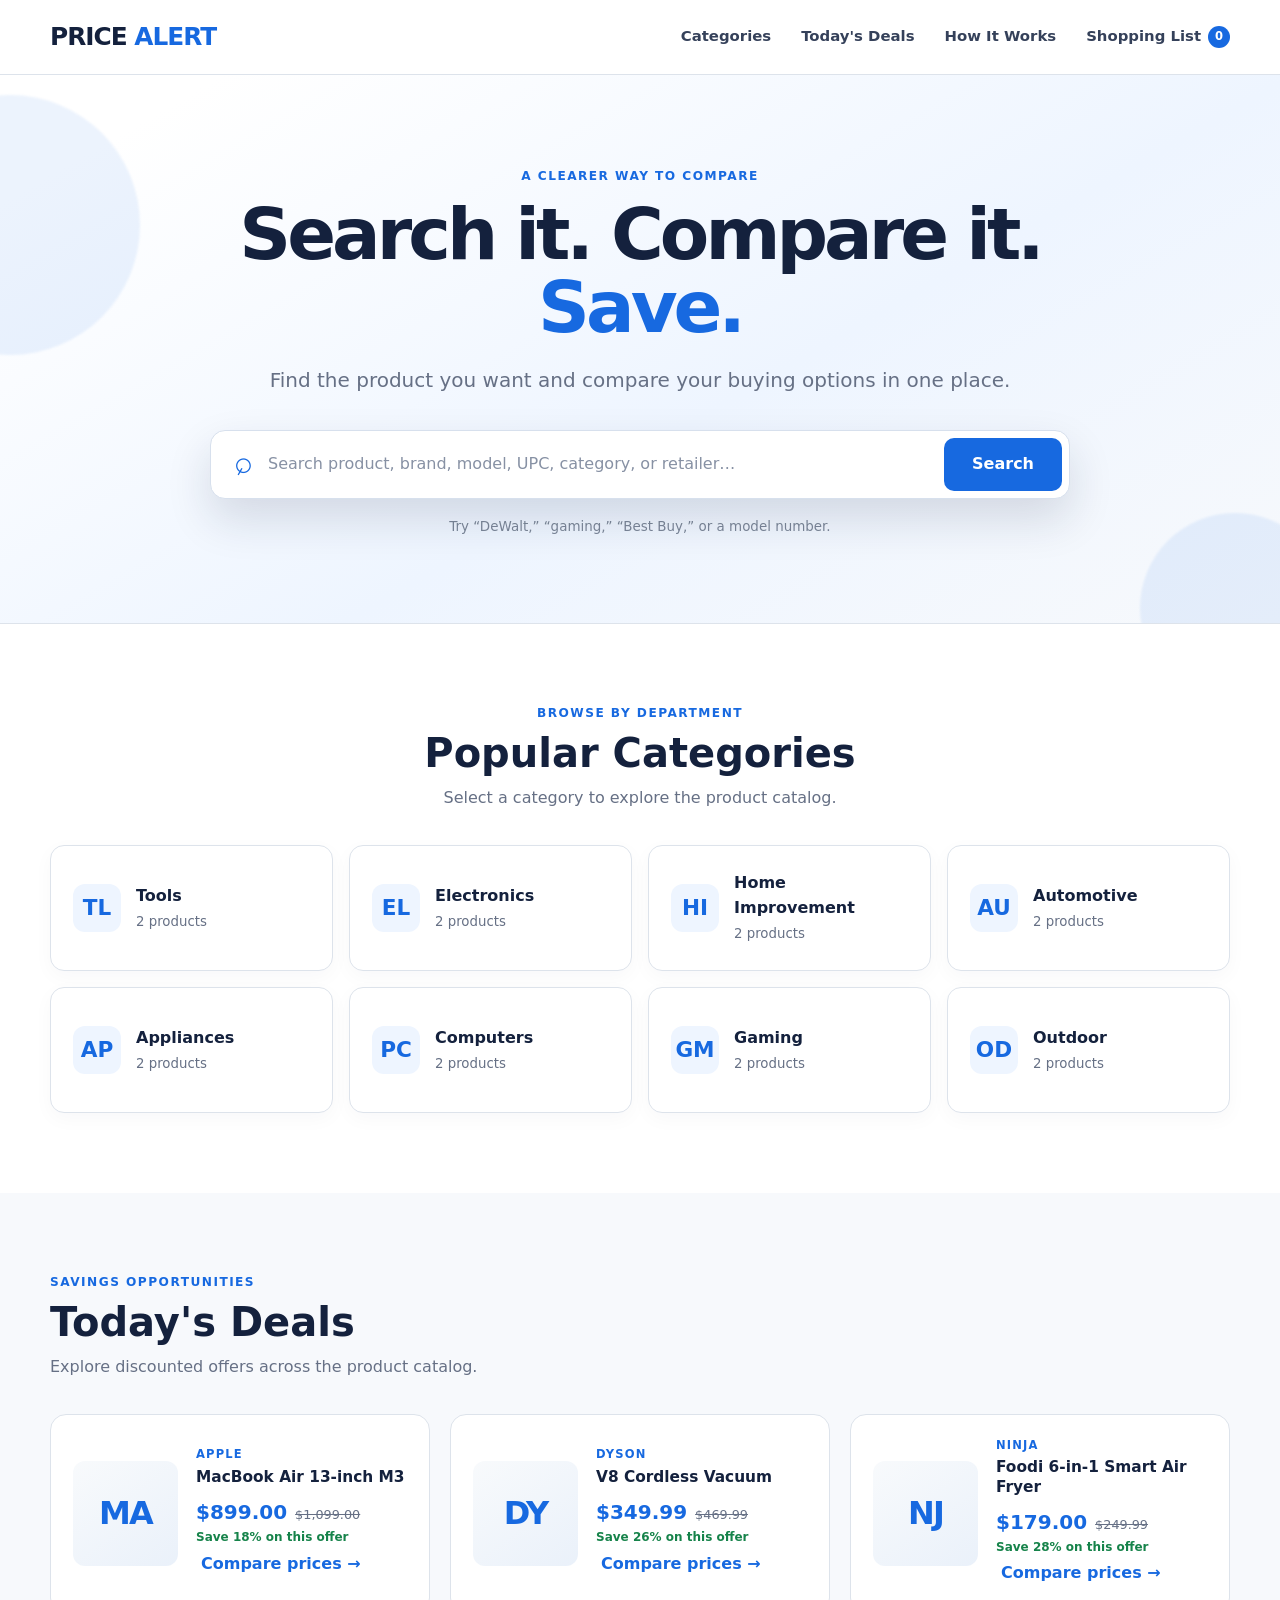
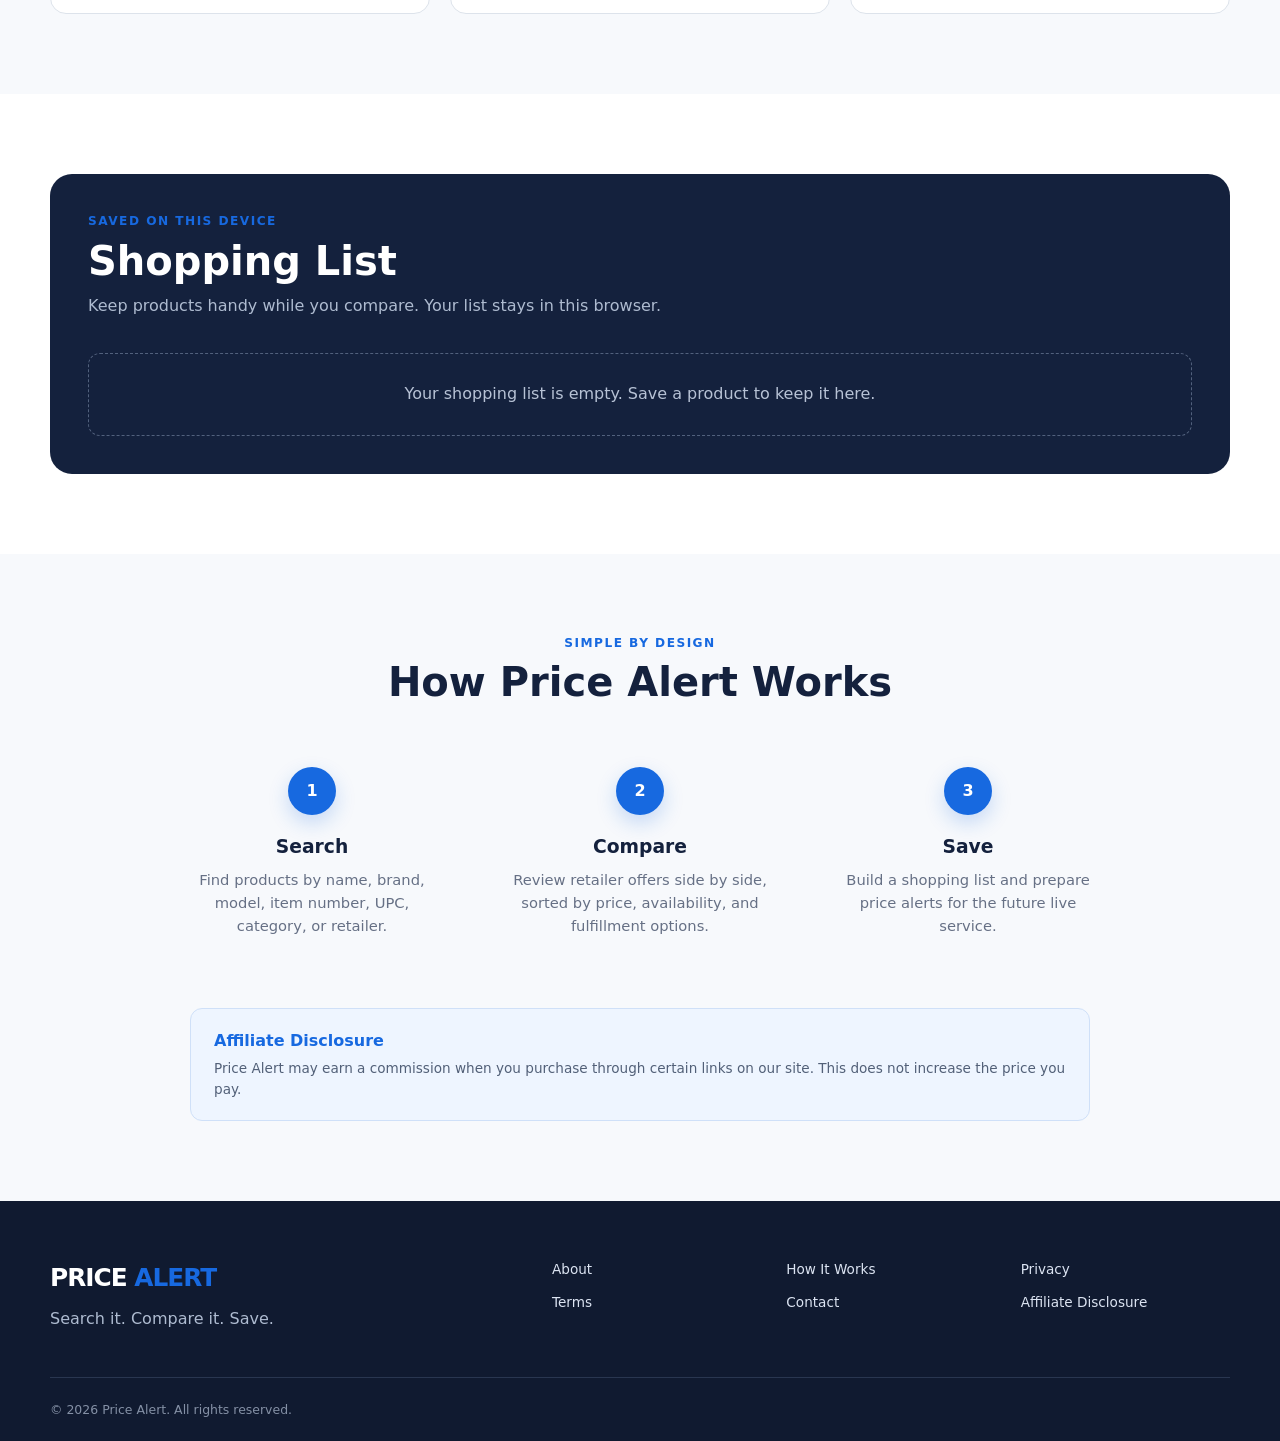
==== index.html @ 31a50c54 "Fix external retailer shopping links" ====
<!DOCTYPE html>
<html lang="en">
<head>
  <meta charset="UTF-8">
  <meta name="viewport" content="width=device-width, initial-scale=1.0">
  <title>Price Alert | Compare Product Prices and Shopping Options</title>
  <meta name="description" content="Explore Price Alert, a product price-comparison website for searching products, comparing retailer offers, and organizing your shopping list.">
  <meta name="robots" content="index, follow, max-image-preview:large, max-snippet:-1, max-video-preview:-1">
  <link rel="canonical" href="https://general-xxx.github.io/price-alert/">

  <meta property="og:type" content="website">
  <meta property="og:site_name" content="Price Alert">
  <meta property="og:title" content="Price Alert | Compare Product Prices and Shopping Options">
  <meta property="og:description" content="Search products, compare retailer offers, and organize your shopping list with Price Alert.">
  <meta property="og:url" content="https://general-xxx.github.io/price-alert/">
  <meta property="og:locale" content="en_US">
  <meta property="og:image" content="https://general-xxx.github.io/price-alert/og-image.png">
  <meta property="og:image:secure_url" content="https://general-xxx.github.io/price-alert/og-image.png">
  <meta property="og:image:type" content="image/png">
  <meta property="og:image:width" content="1731">
  <meta property="og:image:height" content="909">
  <meta property="og:image:alt" content="Price Alert — Search it. Compare it. Save.">
  <meta name="twitter:card" content="summary_large_image">
  <meta name="twitter:title" content="Price Alert | Compare Product Prices and Shopping Options">
  <meta name="twitter:description" content="Search products, compare retailer offers, and organize your shopping list with Price Alert.">
  <meta name="twitter:image" content="https://general-xxx.github.io/price-alert/og-image.png">
  <meta name="twitter:image:alt" content="Price Alert — Search it. Compare it. Save.">

  <script type="application/ld+json">
  {
    "@context": "https://schema.org",
    "@graph": [
      {
        "@type": "WebSite",
        "@id": "https://general-xxx.github.io/price-alert/#website",
        "url": "https://general-xxx.github.io/price-alert/",
        "name": "Price Alert",
        "description": "A product price-comparison website for searching products, comparing retailer offers, and organizing a shopping list.",
        "publisher": {
          "@id": "https://general-xxx.github.io/price-alert/#organization"
        },
        "inLanguage": "en-US"
      },
      {
        "@type": "Organization",
        "@id": "https://general-xxx.github.io/price-alert/#organization",
        "name": "Price Alert",
        "url": "https://general-xxx.github.io/price-alert/",
        "description": "Price Alert helps shoppers search products, compare retailer offers, and organize purchase decisions."
      }
    ]
  }
  </script>
  <link rel="stylesheet" href="styles.css?v=20260828-1">
</head>
<body>
  <!-- Codex write access verified -->
  <header class="site-header">
    <div class="shell header-inner">
      <a class="logo" href="#top" aria-label="Price Alert home">PRICE <span>ALERT</span></a>
      <button class="menu-toggle" id="menu-toggle" type="button" aria-expanded="false" aria-controls="main-nav"><span class="sr-only">Toggle navigation</span><span></span><span></span><span></span></button>
      <nav class="main-nav" id="main-nav" aria-label="Main navigation">
        <a href="#categories">Categories</a><a href="#deals">Today's Deals</a><a href="#how">How It Works</a>
        <a class="nav-list-link" href="#shopping-list">Shopping List <span id="nav-list-count">0</span></a>
      </nav>
    </div>
  </header>

  <main id="top">
    <section class="hero" aria-labelledby="hero-title">
      <div class="shell hero-inner">
        <p class="eyebrow">A clearer way to compare</p>
        <h1 id="hero-title">Search it. Compare it. <span>Save.</span></h1>
        <p class="hero-copy">Find the product you want and compare your buying options in one place.</p>
        <form class="search-form" id="search-form" role="search">
          <label class="sr-only" for="search-input">Search products</label><span class="search-icon" aria-hidden="true">⌕</span>
          <input id="search-input" type="search" autocomplete="off" placeholder="Search product, brand, model, UPC, category, or retailer…">
          <button class="button button-primary search-button" type="submit">Search</button>
        </form>
        <p class="search-hint">Try “DeWalt,” “gaming,” “Best Buy,” or a model number.</p>
      </div>
    </section>

    <section class="category-section section" id="categories" aria-labelledby="categories-title">
      <div class="shell">
        <div class="section-heading centered"><p class="eyebrow">Browse by department</p><h2 id="categories-title">Popular Categories</h2><p>Select a category to explore the product catalog.</p></div>
        <div class="category-grid" id="category-grid"></div>
      </div>
    </section>

    <section class="results-section section" id="results" aria-labelledby="results-title" hidden>
      <div class="shell">
        <div class="results-heading">
          <div><p class="eyebrow">Product catalog</p><h2 id="results-title">Search Results</h2><p id="results-summary" aria-live="polite"></p></div>
          <button class="text-button" id="clear-search" type="button">Clear search & filters</button>
        </div>
        <div class="results-layout">
          <aside class="filters" id="filters" aria-label="Product filters">
            <div class="filter-header"><h3>Filter results</h3><button class="text-button mobile-filter-close" id="filter-close" type="button">Done</button></div>
            <label>Category<select id="category-filter"><option value="">All categories</option></select></label>
            <label>Retailer<select id="retailer-filter"><option value="">All retailers</option></select></label>
            <div class="price-fields">
              <label>Minimum price<input id="min-price" type="number" min="0" step="1" placeholder="$0"></label>
              <label>Maximum price<input id="max-price" type="number" min="0" step="1" placeholder="Any"></label>
            </div>
            <label>Availability<select id="availability-filter"><option value="">Any availability</option><option value="available">Available now</option><option value="pickup">Pickup available</option></select></label>
          </aside>
          <div class="results-main">
            <div class="results-toolbar">
              <button class="button button-secondary filter-toggle" id="filter-toggle" type="button">Filters</button>
              <label class="sort-control">Sort by<select id="sort-select"><option value="low">Lowest Price</option><option value="high">Highest Price</option><option value="name">Product Name</option></select></label>
            </div>
            <div class="product-grid" id="product-grid"></div>
            <div class="empty-state" id="empty-state" hidden><div class="empty-icon" aria-hidden="true">⌕</div><h3>No matching products found yet.</h3><p>Try another search term or adjust your filters.</p></div>
          </div>
        </div>
      </div>
    </section>

    <section class="comparison-section section" id="comparison" aria-labelledby="comparison-title" hidden><div class="shell"><div id="comparison-content"></div></div></section>

    <section class="deals-section section" id="deals" aria-labelledby="deals-title">
      <div class="shell">
        <div class="section-heading split-heading"><div><p class="eyebrow">Savings opportunities</p><h2 id="deals-title">Today's Deals</h2><p>Explore discounted offers across the product catalog.</p></div></div>
        <div class="deal-grid" id="deal-grid"></div>
      </div>
    </section>

    <section class="shopping-section section" id="shopping-list" aria-labelledby="shopping-title">
      <div class="shell"><div class="shopping-panel">
        <div class="section-heading split-heading"><div><p class="eyebrow">Saved on this device</p><h2 id="shopping-title">Shopping List</h2><p>Keep products handy while you compare. Your list stays in this browser.</p></div><button class="text-button danger" id="clear-list" type="button" hidden>Clear list</button></div>
        <div class="shopping-list" id="shopping-list-items"></div>
      </div></div>
    </section>

    <section class="how-section section" id="how" aria-labelledby="how-title">
      <div class="shell">
        <div class="section-heading centered"><p class="eyebrow">Simple by design</p><h2 id="how-title">How Price Alert Works</h2></div>
        <div class="steps">
          <article class="step"><span>1</span><h3>Search</h3><p>Find products by name, brand, model, item number, UPC, category, or retailer.</p></article>
          <article class="step"><span>2</span><h3>Compare</h3><p>Review retailer offers side by side, sorted by price, availability, and fulfillment options.</p></article>
          <article class="step"><span>3</span><h3>Save</h3><p>Build a shopping list and prepare price alerts for the future live service.</p></article>
        </div>
        <div class="disclosure" id="affiliate-disclosure"><strong>Affiliate Disclosure</strong><p>Price Alert may earn a commission when you purchase through certain links on our site. This does not increase the price you pay.</p></div>
      </div>
    </section>
  </main>

  <footer class="site-footer">
    <div class="shell footer-grid">
      <div><a class="logo footer-logo" href="#top">PRICE <span>ALERT</span></a><p>Search it. Compare it. Save.</p></div>
      <nav class="footer-nav" aria-label="Footer navigation"><button type="button" data-dialog="about">About</button><a href="#how">How It Works</a><button type="button" data-dialog="privacy">Privacy</button><button type="button" data-dialog="terms">Terms</button><button type="button" data-dialog="contact">Contact</button><a href="#affiliate-disclosure">Affiliate Disclosure</a></nav>
    </div>
    <div class="shell footer-bottom">© 2026 Price Alert. All rights reserved.</div>
  </footer>

  <dialog class="info-dialog" id="info-dialog" aria-labelledby="dialog-title"><button class="dialog-close" id="dialog-close" type="button" aria-label="Close">×</button><div id="dialog-content"></div></dialog>
  <div class="toast" id="toast" role="status" aria-live="polite" hidden></div>
  <!-- Keep catalog data ahead of the interface logic; bump versions when either file changes. -->
  <script src="products.js?v=20260829-1"></script>
  <script src="app.js?v=20260829-2"></script>
</body>
</html>
---- styles.css ----
:root {
  --navy: #14213d;
  --navy-2: #21304f;
  --blue: #1769e0;
  --blue-dark: #0f55bc;
  --blue-soft: #eef5ff;
  --gray-50: #f7f9fc;
  --gray-100: #eef1f5;
  --gray-200: #dde3eb;
  --gray-500: #667085;
  --green: #16834a;
  --red: #b42318;
  --white: #fff;
  --shadow: 0 14px 38px rgba(20, 33, 61, .09);
  --radius: 16px;
}

* { box-sizing: border-box; margin: 0; padding: 0; }
html { scroll-behavior: smooth; }
body { font-family: Inter, ui-sans-serif, system-ui, -apple-system, BlinkMacSystemFont, "Segoe UI", sans-serif; background: var(--gray-50); color: var(--navy); line-height: 1.55; }
button, input, select { font: inherit; }
button, a { -webkit-tap-highlight-color: transparent; }
button { cursor: pointer; }
a { color: inherit; }
[hidden] { display: none !important; }
.sr-only { position: absolute; width: 1px; height: 1px; padding: 0; margin: -1px; overflow: hidden; clip: rect(0,0,0,0); white-space: nowrap; border: 0; }
.shell { width: min(1180px, calc(100% - 40px)); margin-inline: auto; }
.section { padding: 80px 0; }
.eyebrow { color: var(--blue); font-size: .76rem; font-weight: 800; letter-spacing: .12em; text-transform: uppercase; }
.section-heading { margin-bottom: 34px; }
.section-heading h2, .results-heading h2 { font-size: clamp(1.8rem, 4vw, 2.5rem); line-height: 1.15; margin: 7px 0 10px; }
.section-heading p:not(.eyebrow), .results-heading p:not(.eyebrow) { color: var(--gray-500); }
.section-heading.centered { text-align: center; max-width: 680px; margin-inline: auto; }
.split-heading { display: flex; align-items: end; justify-content: space-between; gap: 24px; }

.demo-banner { background: var(--navy); color: #dce7f8; text-align: center; padding: 7px 20px; font-size: .76rem; letter-spacing: .02em; }
.site-header { background: rgba(255,255,255,.96); border-bottom: 1px solid var(--gray-200); position: sticky; top: 0; z-index: 40; backdrop-filter: blur(12px); }
.header-inner { min-height: 74px; display: flex; align-items: center; justify-content: space-between; gap: 24px; }
.logo { text-decoration: none; font-size: 1.55rem; font-weight: 900; letter-spacing: -.04em; white-space: nowrap; }
.logo span { color: var(--blue); }
.main-nav { display: flex; align-items: center; gap: 30px; }
.main-nav a { text-decoration: none; font-size: .93rem; font-weight: 700; color: #35415a; }
.main-nav a:hover { color: var(--blue); }
.nav-list-link { display: flex; align-items: center; gap: 7px; }
.nav-list-link span { min-width: 22px; height: 22px; padding: 0 6px; display: inline-grid; place-items: center; border-radius: 999px; background: var(--blue); color: white; font-size: .72rem; }
.menu-toggle { display: none; border: 0; background: transparent; padding: 8px; }
.menu-toggle > span:not(.sr-only) { display: block; width: 24px; height: 2px; background: var(--navy); margin: 5px; }

.hero { background: linear-gradient(150deg, #fff 10%, #eef5ff 58%, #f7f9fc); border-bottom: 1px solid var(--gray-200); overflow: hidden; }
.hero-inner { text-align: center; padding: 92px 0 86px; position: relative; }
.hero-inner::before, .hero-inner::after { content: ""; position: absolute; border-radius: 50%; background: rgba(23,105,224,.08); filter: blur(1px); }
.hero-inner::before { width: 260px; height: 260px; left: -170px; top: 20px; }
.hero-inner::after { width: 190px; height: 190px; right: -100px; bottom: -80px; }
.hero h1 { font-size: clamp(2.5rem, 7vw, 4.5rem); letter-spacing: -.055em; line-height: 1.02; max-width: 880px; margin: 12px auto 20px; }
.hero h1 span { color: var(--blue); }
.hero-copy { color: var(--gray-500); font-size: clamp(1.05rem, 2vw, 1.25rem); margin-bottom: 34px; }
.search-form { position: relative; z-index: 1; max-width: 860px; min-height: 68px; margin: auto; padding: 7px; display: flex; align-items: center; background: white; border: 1px solid #d7e0ed; border-radius: 15px; box-shadow: 0 20px 45px rgba(20,33,61,.14); }
.search-icon { color: var(--blue); font-size: 2rem; padding-left: 15px; line-height: 1; transform: rotate(-15deg); }
.search-form input { min-width: 0; flex: 1; border: 0; outline: 0; padding: 14px 16px; color: var(--navy); font-size: 1rem; }
.search-form input::placeholder { color: #8791a4; }
.button { border: 0; border-radius: 10px; padding: 12px 18px; font-weight: 800; text-decoration: none; display: inline-flex; align-items: center; justify-content: center; gap: 7px; transition: transform .15s, background .15s, border-color .15s; }
.button:hover { transform: translateY(-1px); }
.button-primary { background: var(--blue); color: white; }
.button-primary:hover { background: var(--blue-dark); }
.button-secondary { color: var(--navy); background: white; border: 1px solid var(--gray-200); }
.button-secondary:hover { border-color: #aab7ca; }
.search-button { align-self: stretch; padding-inline: 28px; }
.search-hint { color: #7b8698; font-size: .84rem; margin-top: 18px; }

.category-section { background: white; }
.category-grid { display: grid; grid-template-columns: repeat(4, 1fr); gap: 16px; }
.category-card { min-height: 126px; padding: 22px; border: 1px solid var(--gray-200); background: var(--white); border-radius: 14px; display: flex; align-items: center; gap: 15px; text-align: left; color: var(--navy); box-shadow: 0 6px 20px rgba(20,33,61,.03); transition: .18s ease; }
.category-card:hover { border-color: #99bcef; box-shadow: var(--shadow); transform: translateY(-3px); }
.category-icon { width: 48px; height: 48px; flex: 0 0 48px; display: grid; place-items: center; border-radius: 12px; background: var(--blue-soft); color: var(--blue); font-size: 1.35rem; font-weight: 900; }
.category-card strong { display: block; font-size: 1rem; }
.category-card small { display: block; margin-top: 3px; color: var(--gray-500); }

.results-section { background: var(--gray-50); border-top: 1px solid var(--gray-200); }
.results-heading { display: flex; align-items: end; justify-content: space-between; gap: 20px; margin-bottom: 28px; }
.text-button { border: 0; background: transparent; color: var(--blue); font-weight: 750; padding: 5px; }
.text-button:hover { text-decoration: underline; }
.text-button.danger { color: var(--red); }
.results-layout { display: grid; grid-template-columns: 245px minmax(0,1fr); gap: 30px; align-items: start; }
.filters { position: sticky; top: 96px; padding: 22px; background: white; border: 1px solid var(--gray-200); border-radius: var(--radius); box-shadow: 0 7px 24px rgba(20,33,61,.05); }
.filter-header { display: flex; justify-content: space-between; align-items: center; margin-bottom: 22px; }
.filter-header h3 { font-size: 1.05rem; }
.filters label { display: block; color: #47536a; font-size: .78rem; font-weight: 800; margin-top: 16px; }
.filters select, .filters input, .sort-control select, .alert-form input { width: 100%; margin-top: 7px; border: 1px solid #cfd7e3; border-radius: 9px; background: white; color: var(--navy); padding: 10px 11px; outline: 0; }
.filters select:focus, .filters input:focus, .sort-control select:focus, .alert-form input:focus { border-color: var(--blue); box-shadow: 0 0 0 3px rgba(23,105,224,.12); }
.price-fields { display: grid; grid-template-columns: 1fr 1fr; gap: 10px; }
.results-toolbar { min-height: 43px; display: flex; align-items: center; justify-content: flex-end; margin-bottom: 18px; }
.sort-control { display: flex; align-items: center; gap: 9px; color: var(--gray-500); font-size: .85rem; font-weight: 700; }
.sort-control select { width: auto; margin: 0; min-width: 160px; }
.filter-toggle, .mobile-filter-close { display: none; }
.product-grid { display: grid; grid-template-columns: repeat(2, minmax(0,1fr)); gap: 20px; }
.product-card { background: white; border: 1px solid var(--gray-200); border-radius: var(--radius); overflow: hidden; display: grid; grid-template-columns: 140px minmax(0,1fr); box-shadow: 0 8px 25px rgba(20,33,61,.05); }
.product-visual { min-height: 215px; display: grid; place-items: center; background: linear-gradient(145deg,#f8fafc,#eaf1fa); color: var(--blue); font-size: 2rem; font-weight: 900; letter-spacing: -.06em; position: relative; }
.product-visual::after { content: attr(data-category); position: absolute; bottom: 12px; font-size: .62rem; color: #6d7b91; letter-spacing: .08em; text-transform: uppercase; }
.product-visual[data-media-kind="image"] { background: white; }
.product-image { position: absolute; inset: 0; width: 100%; height: 100%; padding: 18px; display: block; object-fit: contain; object-position: center; }
.product-placeholder { position: relative; z-index: 1; }
.product-body { padding: 20px; min-width: 0; }
.product-brand { color: var(--blue); font-size: .72rem; font-weight: 850; letter-spacing: .1em; text-transform: uppercase; }
.product-body h3 { font-size: 1.05rem; line-height: 1.3; margin: 6px 0 5px; }
.product-meta { color: var(--gray-500); font-size: .78rem; }
.product-price-row { display: flex; align-items: end; justify-content: space-between; gap: 10px; margin: 20px 0 14px; }
.from-price small { display: block; color: var(--gray-500); font-size: .68rem; }
.from-price strong { color: var(--navy); font-size: 1.45rem; letter-spacing: -.03em; }
.store-count { color: var(--gray-500); font-size: .75rem; text-align: right; }
.card-actions { display: grid; grid-template-columns: 1fr auto; gap: 8px; }
.save-button { min-width: 43px; padding-inline: 12px; font-size: 1.1rem; }
.save-button.saved { color: var(--blue); border-color: #9cbced; background: var(--blue-soft); }
.empty-state { text-align: center; border: 1px dashed #bdc9d9; border-radius: var(--radius); background: white; padding: 62px 20px; }
.empty-icon { width: 52px; height: 52px; margin: 0 auto 16px; display: grid; place-items: center; border-radius: 50%; background: var(--blue-soft); color: var(--blue); font-size: 1.7rem; }
.empty-state p { color: var(--gray-500); margin-top: 6px; }

.comparison-section { background: white; border-block: 1px solid var(--gray-200); }
.comparison-top { display: grid; grid-template-columns: 180px minmax(0,1fr) auto; gap: 28px; align-items: center; margin-bottom: 34px; }
.comparison-top .product-visual { min-height: 160px; border-radius: var(--radius); }
.comparison-top .product-image { padding: 22px; }
.comparison-top h2 { font-size: clamp(1.65rem,4vw,2.4rem); line-height: 1.15; margin: 6px 0; }
.comparison-top p { color: var(--gray-500); }
.comparison-actions { display: flex; flex-direction: column; gap: 10px; }
.comparison-grid { display: grid; grid-template-columns: minmax(0,1.6fr) minmax(280px,.8fr); gap: 28px; }
.panel { border: 1px solid var(--gray-200); border-radius: var(--radius); background: var(--gray-50); padding: 24px; }
.panel h3 { margin-bottom: 18px; }
.offer-list { display: grid; gap: 12px; }
.offer-card { display: grid; grid-template-columns: minmax(100px,1fr) minmax(140px,1.4fr) auto auto; align-items: center; gap: 18px; padding: 18px; background: white; border: 1px solid var(--gray-200); border-radius: 12px; }
.offer-card.best { border: 2px solid var(--blue); box-shadow: 0 8px 24px rgba(23,105,224,.1); }
.retailer-name { font-weight: 850; }
.offer-detail { color: var(--gray-500); font-size: .8rem; }
.offer-price { font-size: 1.25rem; font-weight: 900; text-align: right; }
.best-badge, .sample-label { display: inline-flex; align-items: center; width: fit-content; padding: 5px 9px; border-radius: 999px; background: var(--blue-soft); color: var(--blue); font-size: .68rem; font-weight: 850; text-transform: uppercase; letter-spacing: .06em; }
.history-chart { height: 190px; display: flex; align-items: end; gap: 10px; padding-top: 25px; border-bottom: 1px solid #bdc9d9; }
.history-bar { flex: 1; min-width: 18px; height: var(--height); background: linear-gradient(var(--blue),#72a8ef); border-radius: 7px 7px 0 0; position: relative; }
.history-bar:hover::before { content: attr(data-price); position: absolute; left: 50%; top: -29px; transform: translateX(-50%); background: var(--navy); color: white; font-size: .7rem; padding: 4px 7px; border-radius: 5px; }
.history-labels { display: flex; justify-content: space-between; color: var(--gray-500); font-size: .68rem; margin-top: 8px; }
.alert-box { margin-top: 24px; padding-top: 22px; border-top: 1px solid var(--gray-200); }
.alert-box p { color: var(--gray-500); font-size: .84rem; margin: -10px 0 14px; }
.alert-form { display: grid; gap: 10px; }
.alert-form input { margin: 0; }
.alert-message { margin-top: 12px !important; padding: 11px; background: var(--blue-soft); color: var(--navy) !important; border-radius: 8px; }

.deals-section { background: var(--gray-50); }
.deal-grid { display: grid; grid-template-columns: repeat(3,1fr); gap: 20px; }
.deal-card { background: white; border: 1px solid var(--gray-200); border-radius: var(--radius); padding: 22px; display: flex; gap: 18px; align-items: center; }
.deal-card .product-visual { min-height: 105px; width: 105px; flex: 0 0 105px; border-radius: 12px; }
.deal-card .product-visual::after { display: none; }
.deal-card .product-image { padding: 12px; }
.deal-card h3 { font-size: .96rem; line-height: 1.25; margin: 4px 0 10px; }
.deal-prices { display: flex; align-items: baseline; gap: 8px; }
.deal-prices strong { color: var(--blue); font-size: 1.25rem; }
.deal-prices del { color: var(--gray-500); font-size: .8rem; }
.savings { color: var(--green); font-size: .75rem; font-weight: 850; }

.shopping-section { background: white; }
.shopping-panel { background: var(--navy); color: white; border-radius: 22px; padding: 38px; }
.shopping-panel .section-heading p:not(.eyebrow) { color: #aebbd0; }
.shopping-panel .text-button { color: #ffb4ad; }
.shopping-list { display: grid; grid-template-columns: repeat(3,1fr); gap: 14px; }
.saved-item { background: var(--navy-2); border: 1px solid #405170; border-radius: 12px; padding: 17px; display: flex; justify-content: space-between; gap: 12px; }
.saved-item strong { display: block; font-size: .9rem; }
.saved-item small { color: #aebbd0; }
.remove-item { border: 0; background: transparent; color: #ffb4ad; align-self: start; font-size: 1.1rem; }
.list-empty { grid-column: 1/-1; text-align: center; padding: 28px; color: #b7c2d5; border: 1px dashed #52617d; border-radius: 12px; }

.how-section { background: var(--gray-50); }
.steps { max-width: 960px; margin: 0 auto 42px; display: grid; grid-template-columns: repeat(3,1fr); gap: 24px; }
.step { text-align: center; padding: 28px 22px; }
.step > span { width: 48px; height: 48px; display: grid; place-items: center; margin: 0 auto 17px; border-radius: 50%; background: var(--blue); color: white; font-weight: 900; box-shadow: 0 8px 20px rgba(23,105,224,.22); }
.step h3 { margin-bottom: 8px; }
.step p { color: var(--gray-500); font-size: .92rem; }
.disclosure { max-width: 900px; margin: auto; padding: 20px 23px; background: var(--blue-soft); border: 1px solid #cfe0f8; border-radius: 12px; }
.disclosure strong { color: var(--blue); }
.disclosure p { color: #526078; font-size: .85rem; margin-top: 4px; }

.site-footer { background: #101a30; color: #dce4f2; padding-top: 58px; }
.footer-grid { display: grid; grid-template-columns: 1fr 1.5fr; gap: 50px; }
.footer-logo { display: inline-block; color: white; margin-bottom: 10px; }
.footer-grid p { color: #aebbd0; }
.footer-note { font-size: .78rem; margin-top: 8px; }
.footer-nav { display: grid; grid-template-columns: repeat(3,1fr); gap: 12px 25px; align-content: start; }
.footer-nav a, .footer-nav button { color: #dce4f2; text-align: left; text-decoration: none; border: 0; background: transparent; font-size: .85rem; }
.footer-nav a:hover, .footer-nav button:hover { color: white; text-decoration: underline; }
.footer-bottom { color: #8490a5; border-top: 1px solid #293650; margin-top: 45px; padding: 22px 0; font-size: .78rem; }

.info-dialog { width: min(560px, calc(100% - 32px)); margin: auto; border: 0; border-radius: var(--radius); padding: 34px; color: var(--navy); box-shadow: 0 28px 80px rgba(0,0,0,.3); }
.info-dialog::backdrop { background: rgba(10,18,34,.65); backdrop-filter: blur(3px); }
.info-dialog h2 { margin-bottom: 13px; }
.info-dialog p { color: var(--gray-500); margin-top: 10px; }
.dialog-close { position: absolute; right: 14px; top: 10px; border: 0; background: transparent; color: var(--gray-500); font-size: 1.8rem; }
.toast { position: fixed; z-index: 80; left: 50%; bottom: 24px; transform: translateX(-50%); background: var(--navy); color: white; padding: 12px 18px; border-radius: 9px; box-shadow: var(--shadow); font-size: .86rem; }

@media (max-width: 980px) {
  .category-grid { grid-template-columns: repeat(2,1fr); }
  .product-grid { grid-template-columns: 1fr; }
  .deal-grid { grid-template-columns: 1fr; }
  .deal-card { max-width: 620px; }
  .comparison-top { grid-template-columns: 150px 1fr; }
  .comparison-actions { grid-column: 1/-1; flex-direction: row; }
  .comparison-grid { grid-template-columns: 1fr; }
  .shopping-list { grid-template-columns: repeat(2,1fr); }
}

@media (max-width: 760px) {
  .shell { width: min(100% - 28px, 1180px); }
  .section { padding: 60px 0; }
  .menu-toggle { display: block; }
  .main-nav { display: none; position: absolute; left: 14px; right: 14px; top: 65px; padding: 18px; flex-direction: column; align-items: stretch; gap: 0; background: white; border: 1px solid var(--gray-200); border-radius: 12px; box-shadow: var(--shadow); }
  .main-nav.open { display: flex; }
  .main-nav a { padding: 11px 8px; }
  .hero-inner { padding: 70px 0 65px; }
  .search-form { flex-wrap: wrap; padding: 8px; }
  .search-icon { display: none; }
  .search-form input { flex-basis: 100%; padding: 14px 10px; }
  .search-button { width: 100%; min-height: 48px; }
  .category-grid { grid-template-columns: 1fr 1fr; }
  .category-card { min-height: 120px; padding: 16px; flex-direction: column; align-items: flex-start; }
  .category-card small { display: none; }
  .results-heading { align-items: start; flex-direction: column; }
  .results-layout { display: block; }
  .filters { display: none; position: fixed; z-index: 60; inset: auto 0 0; top: auto; max-height: 85vh; overflow: auto; border-radius: 20px 20px 0 0; padding: 24px; box-shadow: 0 -20px 55px rgba(10,18,34,.22); }
  .filters.open { display: block; }
  .mobile-filter-close, .filter-toggle { display: inline-flex; }
  .results-toolbar { justify-content: space-between; }
  .sort-control { font-size: 0; }
  .sort-control select { font-size: .85rem; min-width: 150px; }
  .product-card { grid-template-columns: 110px 1fr; }
  .product-visual { min-height: 220px; }
  .comparison-top { grid-template-columns: 100px 1fr; gap: 18px; }
  .comparison-top .product-visual { min-height: 110px; }
  .comparison-actions { flex-direction: column; }
  .offer-card { grid-template-columns: 1fr auto; gap: 10px; }
  .offer-detail { grid-column: 1/-1; }
  .offer-card .button { grid-column: 1/-1; }
  .shopping-panel { padding: 26px 20px; }
  .shopping-list, .steps { grid-template-columns: 1fr; }
  .split-heading { align-items: start; flex-direction: column; }
  .footer-grid { grid-template-columns: 1fr; }
  .footer-nav { grid-template-columns: repeat(2,1fr); }
}

@media (max-width: 460px) {
  .category-grid { grid-template-columns: 1fr; }
  .category-card { min-height: auto; flex-direction: row; }
  .product-card { grid-template-columns: 1fr; }
  .product-visual { min-height: 145px; }
  .product-price-row { align-items: start; }
  .deal-card { align-items: flex-start; }
  .deal-card .product-visual { width: 82px; min-height: 82px; flex-basis: 82px; }
  .comparison-top { grid-template-columns: 1fr; }
  .comparison-top .product-visual { display: none; }
}

@media (prefers-reduced-motion: reduce) { html { scroll-behavior: auto; } *, *::before, *::after { transition: none !important; } }
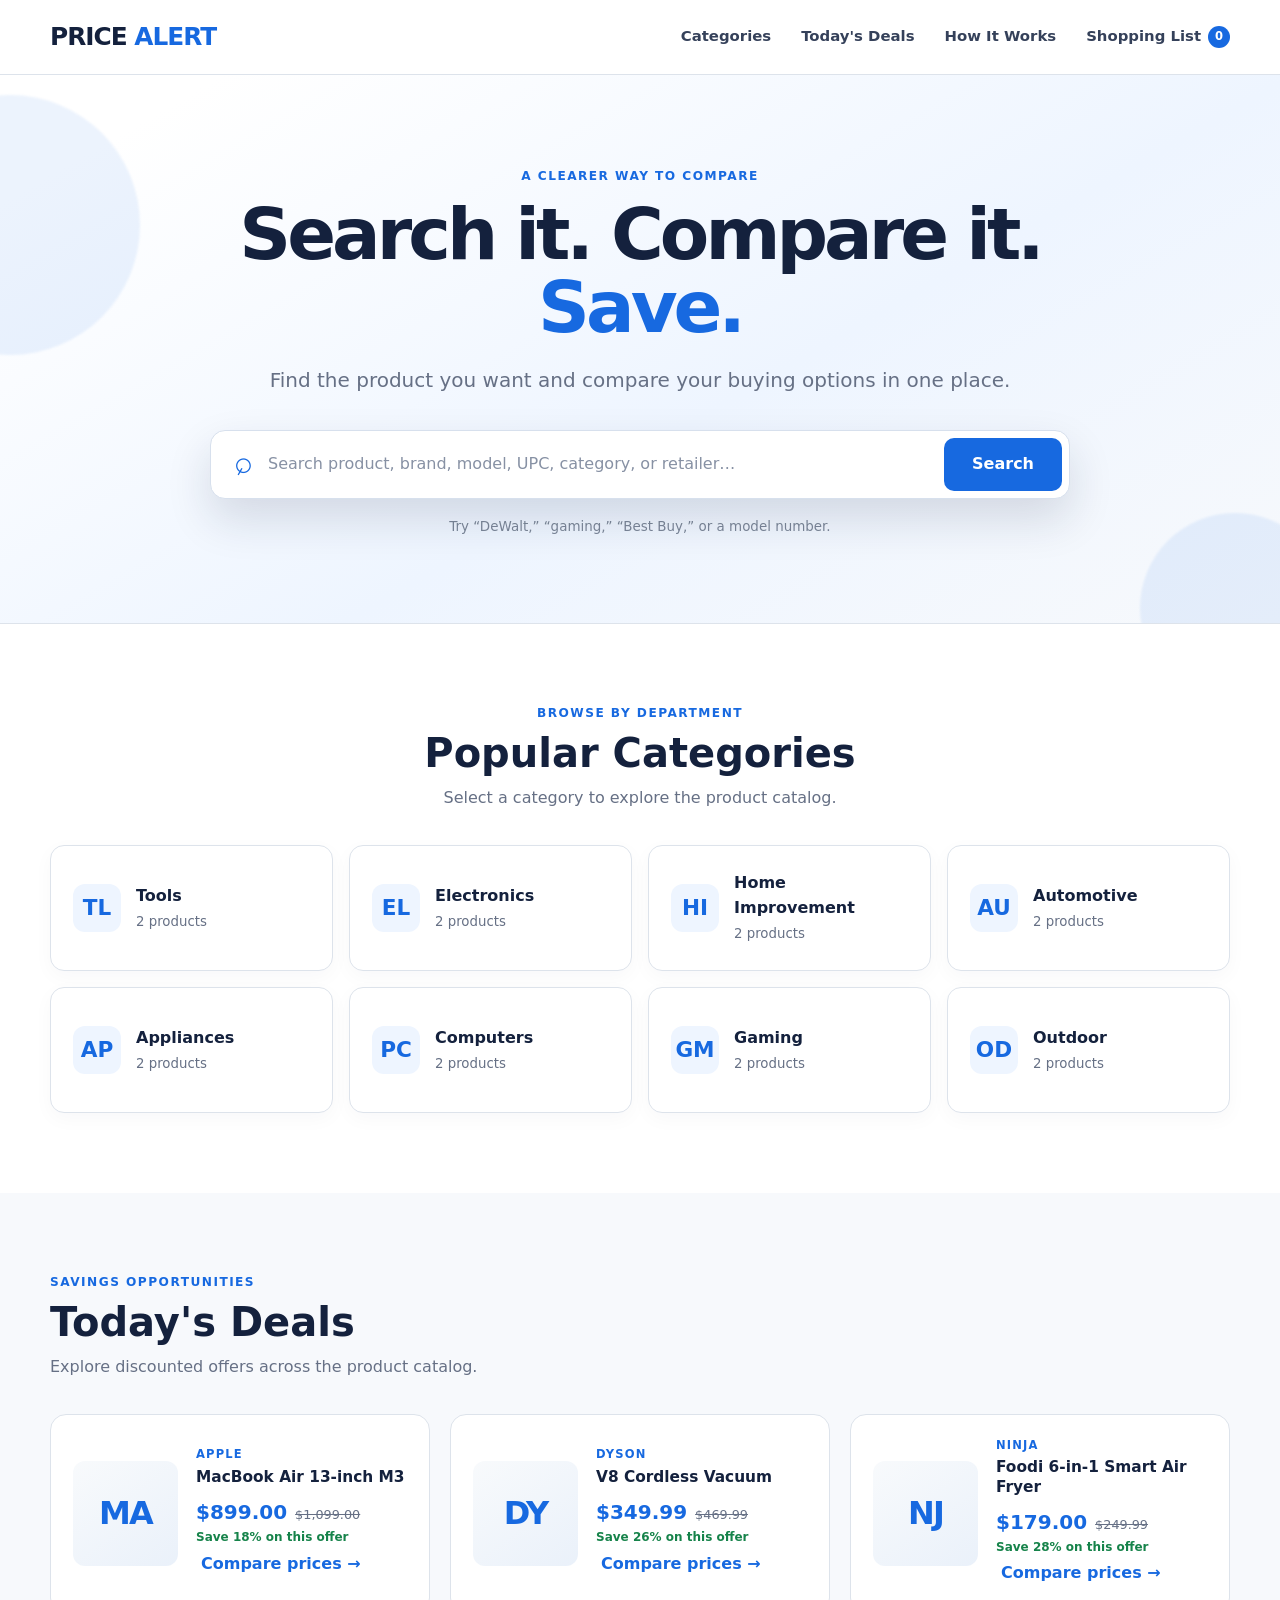
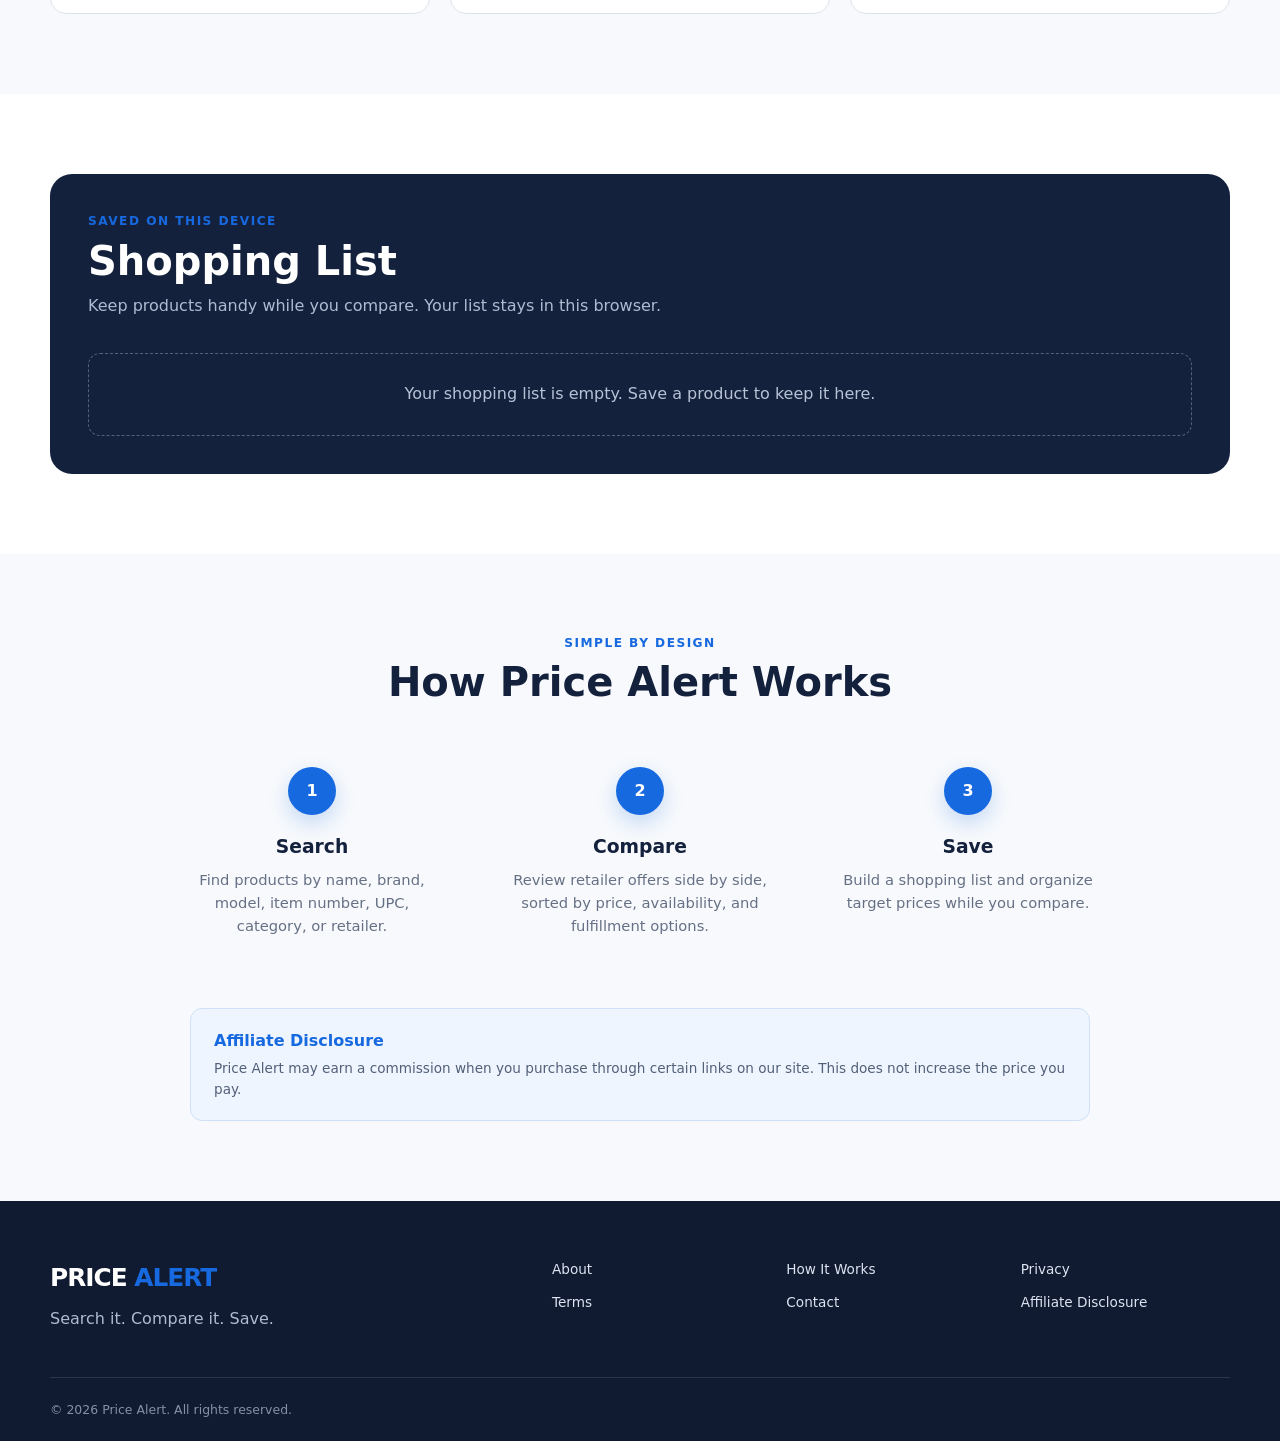
==== commit 399aea1d: "Add bulk product import foundation" ====
--- a/index.html
+++ b/index.html
@@ -51,7 +51,7 @@
     ]
   }
   </script>
-  <link rel="stylesheet" href="styles.css?v=20260828-1">
+  <link rel="stylesheet" href="styles.css?v=20260829-3">
 </head>
 <body>
   <!-- Codex write access verified -->
@@ -139,7 +139,7 @@
         <div class="steps">
           <article class="step"><span>1</span><h3>Search</h3><p>Find products by name, brand, model, item number, UPC, category, or retailer.</p></article>
           <article class="step"><span>2</span><h3>Compare</h3><p>Review retailer offers side by side, sorted by price, availability, and fulfillment options.</p></article>
-          <article class="step"><span>3</span><h3>Save</h3><p>Build a shopping list and prepare price alerts for the future live service.</p></article>
+          <article class="step"><span>3</span><h3>Save</h3><p>Build a shopping list and organize target prices while you compare.</p></article>
         </div>
         <div class="disclosure" id="affiliate-disclosure"><strong>Affiliate Disclosure</strong><p>Price Alert may earn a commission when you purchase through certain links on our site. This does not increase the price you pay.</p></div>
       </div>
@@ -157,7 +157,10 @@
   <dialog class="info-dialog" id="info-dialog" aria-labelledby="dialog-title"><button class="dialog-close" id="dialog-close" type="button" aria-label="Close">×</button><div id="dialog-content"></div></dialog>
   <div class="toast" id="toast" role="status" aria-live="polite" hidden></div>
   <!-- Keep catalog data ahead of the interface logic; bump versions when either file changes. -->
-  <script src="products.js?v=20260829-1"></script>
-  <script src="app.js?v=20260829-2"></script>
+  <script src="catalog-importer.js?v=20260829-1"></script>
+  <script src="products.js?v=20260829-2"></script>
+  <script src="retailer-links.js?v=20260829-1"></script>
+  <script src="price-alerts.js?v=20260829-1"></script>
+  <script src="app.js?v=20260829-5"></script>
 </body>
 </html>
--- a/styles.css
+++ b/styles.css
@@ -102,6 +102,8 @@
 .product-body { padding: 20px; min-width: 0; }
 .product-brand { color: var(--blue); font-size: .72rem; font-weight: 850; letter-spacing: .1em; text-transform: uppercase; }
 .product-body h3 { font-size: 1.05rem; line-height: 1.3; margin: 6px 0 5px; }
+.product-title-link { text-decoration: none; }
+.product-title-link:hover { color: var(--blue); text-decoration: underline; }
 .product-meta { color: var(--gray-500); font-size: .78rem; }
 .product-price-row { display: flex; align-items: end; justify-content: space-between; gap: 10px; margin: 20px 0 14px; }
 .from-price small { display: block; color: var(--gray-500); font-size: .68rem; }
@@ -140,6 +142,25 @@
 .alert-form { display: grid; gap: 10px; }
 .alert-form input { margin: 0; }
 .alert-message { margin-top: 12px !important; padding: 11px; background: var(--blue-soft); color: var(--navy) !important; border-radius: 8px; }
+.target-alert { margin-top: 26px; padding: 24px; border: 2px solid var(--blue); border-radius: 16px; background: linear-gradient(145deg,#fff,#eef5ff); box-shadow: 0 12px 30px rgba(23,105,224,.12); }
+.target-alert-price { display: flex; align-items: baseline; justify-content: space-between; gap: 14px; margin-bottom: 18px; padding-bottom: 16px; border-bottom: 1px solid #c9ddf8; }
+.target-alert-price span { color: var(--gray-500); font-size: .78rem; font-weight: 750; }
+.target-alert-price strong { color: var(--blue); font-size: 1.65rem; }
+.target-alert h3 { margin-bottom: 2px; font-size: 1.25rem; }
+.target-prompt { margin: 0 !important; color: var(--navy) !important; font-weight: 750; }
+.target-value { margin: 14px 0 4px; text-align: center; }
+.target-value output { color: var(--navy); font-size: 2rem; font-weight: 900; letter-spacing: -.04em; }
+.target-slider { width: 100%; accent-color: var(--blue); cursor: pointer; }
+.target-quick-actions { display: grid; grid-template-columns: repeat(3,1fr); gap: 8px; margin-top: 12px; }
+.target-quick-actions button { padding: 8px 6px; border: 1px solid #b8cff0; border-radius: 8px; background: white; color: var(--blue); font-size: .75rem; font-weight: 800; }
+.target-quick-actions button:hover, .target-quick-actions button.active { background: var(--blue); color: white; border-color: var(--blue); }
+.target-explanation { margin: 16px 0 !important; color: #526078 !important; font-size: .82rem !important; }
+.target-alert-form { display: grid; grid-template-columns: minmax(0,1fr) auto; gap: 9px; align-items: end; }
+.target-alert-form label span { display: block; margin-bottom: 5px; color: #47536a; font-size: .74rem; font-weight: 800; }
+.target-alert-form input { width: 100%; min-height: 45px; border: 1px solid #b8c5d7; border-radius: 9px; padding: 10px 11px; color: var(--navy); background: white; }
+.target-alert-form input:focus { outline: 0; border-color: var(--blue); box-shadow: 0 0 0 3px rgba(23,105,224,.12); }
+.target-alert-message { margin-top: 13px; padding: 11px; border-radius: 8px; background: #e8f7ee; color: #12633a; font-size: .8rem; font-weight: 700; }
+.target-alert-message.error { background: #fff0ef; color: var(--red); }
 
 .deals-section { background: var(--gray-50); }
 .deal-grid { display: grid; grid-template-columns: repeat(3,1fr); gap: 20px; }
@@ -233,6 +254,8 @@
   .offer-card { grid-template-columns: 1fr auto; gap: 10px; }
   .offer-detail { grid-column: 1/-1; }
   .offer-card .button { grid-column: 1/-1; }
+  .target-alert-form { grid-template-columns: 1fr; }
+  .target-alert-form .button { width: 100%; }
   .shopping-panel { padding: 26px 20px; }
   .shopping-list, .steps { grid-template-columns: 1fr; }
   .split-heading { align-items: start; flex-direction: column; }
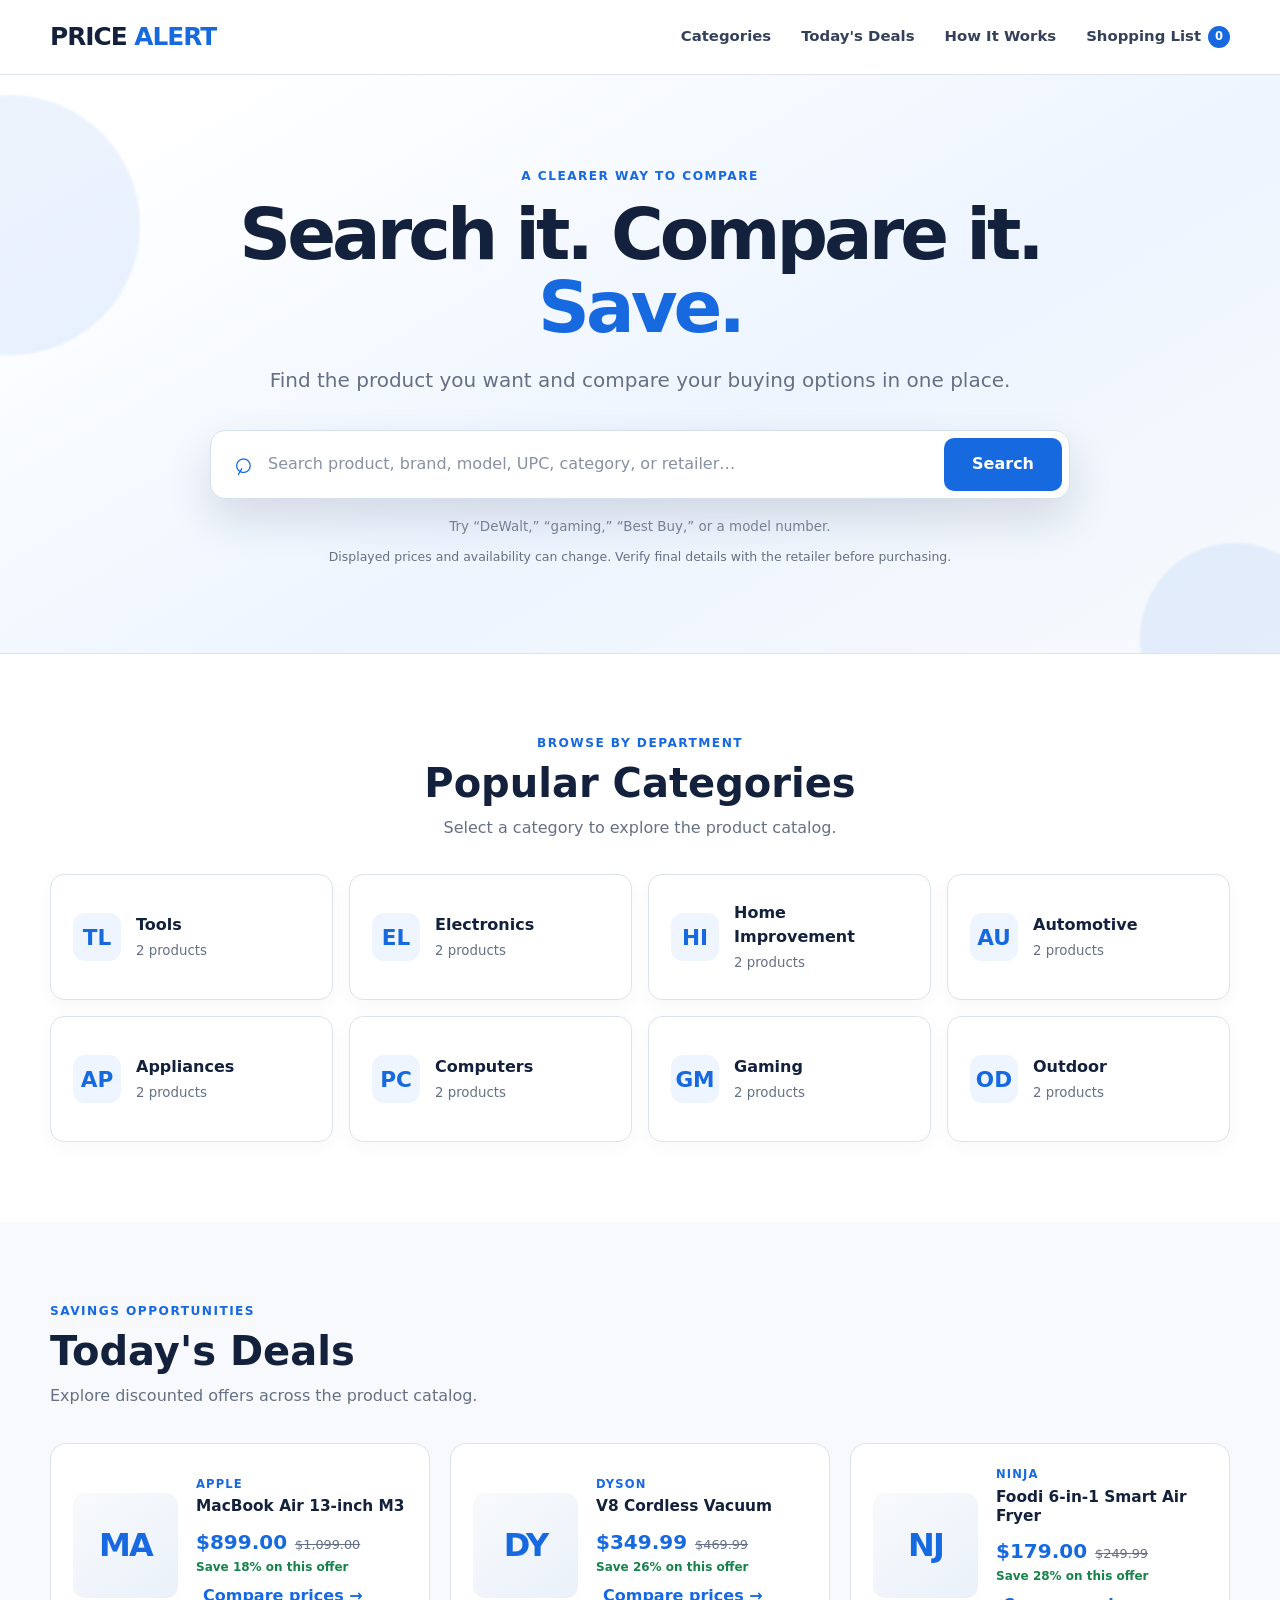
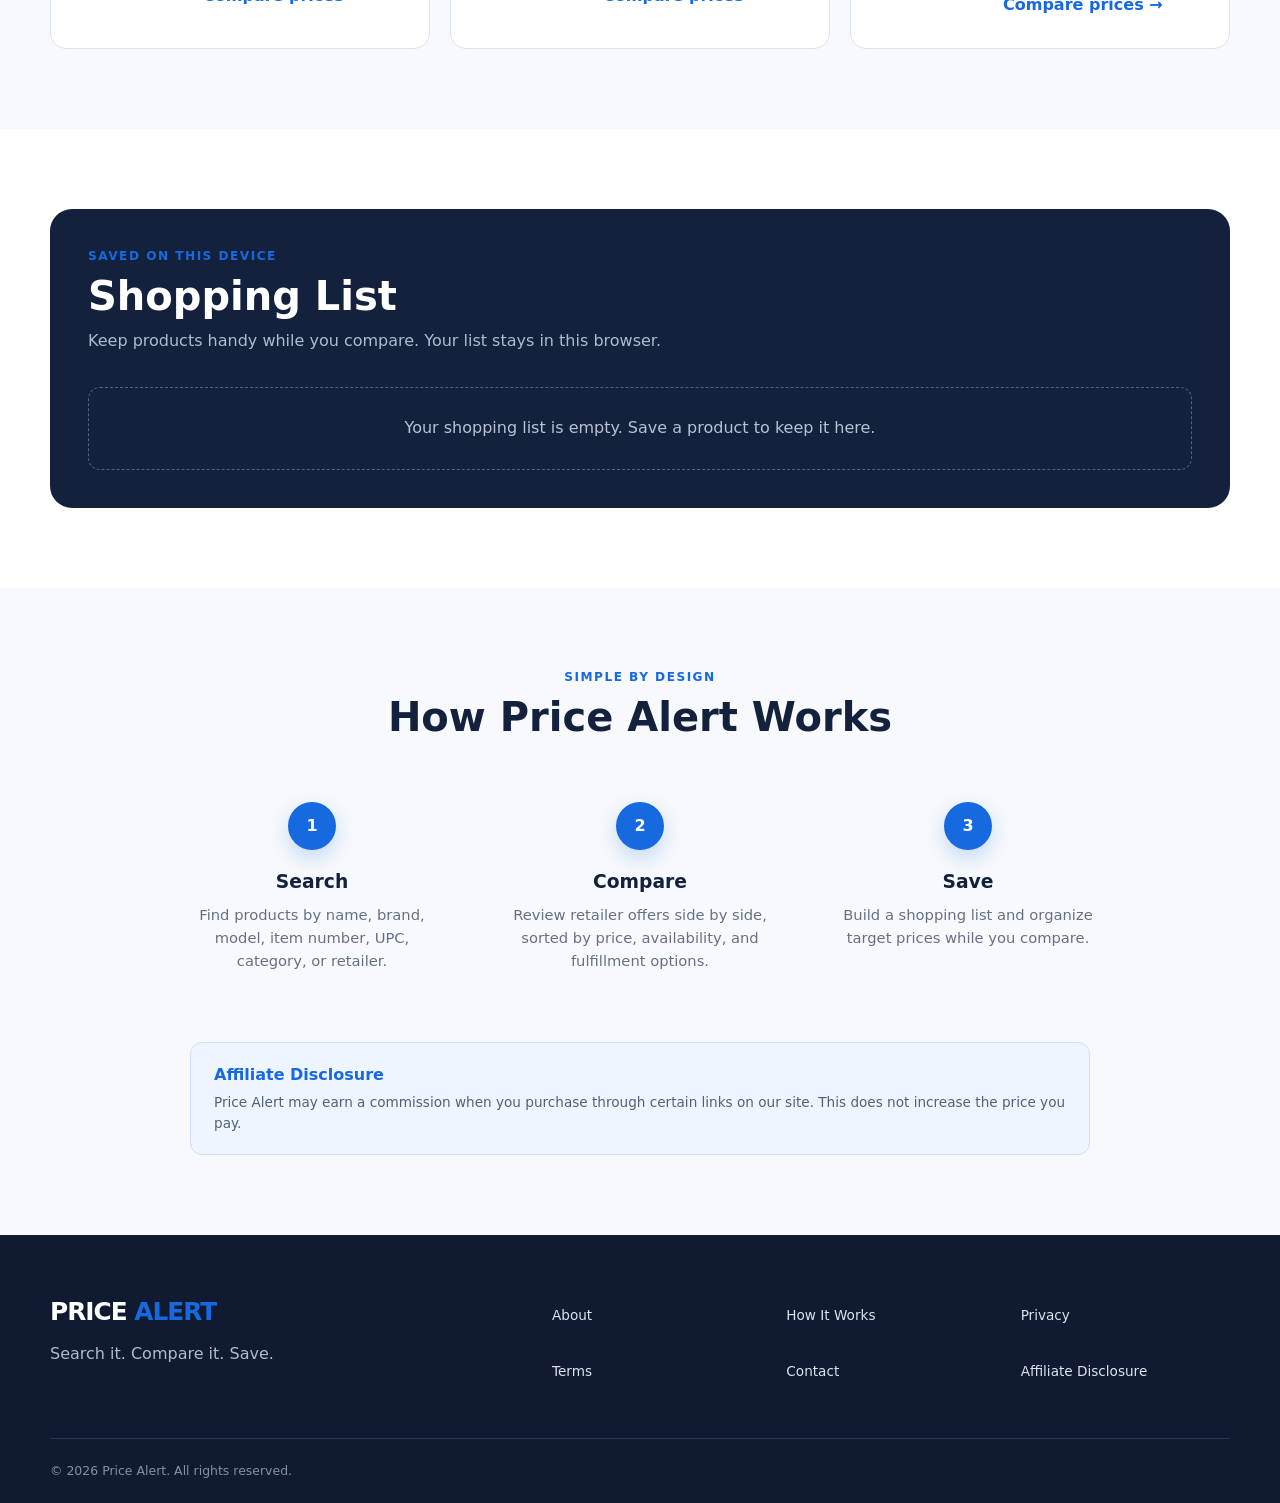
==== commit 4b5cda10: "Complete Step 6 launch readiness" ====
--- a/index.html
+++ b/index.html
@@ -51,7 +51,7 @@
     ]
   }
   </script>
-  <link rel="stylesheet" href="styles.css?v=20260829-3">
+  <link rel="stylesheet" href="styles.css?v=20260829-5">
 </head>
 <body>
   <!-- Codex write access verified -->
@@ -78,6 +78,7 @@
           <button class="button button-primary search-button" type="submit">Search</button>
         </form>
         <p class="search-hint">Try “DeWalt,” “gaming,” “Best Buy,” or a model number.</p>
+        <p class="catalog-notice">Displayed prices and availability can change. Verify final details with the retailer before purchasing.</p>
       </div>
     </section>
 
@@ -107,7 +108,7 @@
           </aside>
           <div class="results-main">
             <div class="results-toolbar">
-              <button class="button button-secondary filter-toggle" id="filter-toggle" type="button">Filters</button>
+          <button class="button button-secondary filter-toggle" id="filter-toggle" type="button" aria-controls="filters" aria-expanded="false">Filters</button>
               <label class="sort-control">Sort by<select id="sort-select"><option value="low">Lowest Price</option><option value="high">Highest Price</option><option value="name">Product Name</option></select></label>
             </div>
             <div class="product-grid" id="product-grid"></div>
@@ -149,7 +150,7 @@
   <footer class="site-footer">
     <div class="shell footer-grid">
       <div><a class="logo footer-logo" href="#top">PRICE <span>ALERT</span></a><p>Search it. Compare it. Save.</p></div>
-      <nav class="footer-nav" aria-label="Footer navigation"><button type="button" data-dialog="about">About</button><a href="#how">How It Works</a><button type="button" data-dialog="privacy">Privacy</button><button type="button" data-dialog="terms">Terms</button><button type="button" data-dialog="contact">Contact</button><a href="#affiliate-disclosure">Affiliate Disclosure</a></nav>
+      <nav class="footer-nav" aria-label="Footer navigation"><button type="button" data-dialog="about">About</button><a href="#how">How It Works</a><button type="button" data-dialog="privacy">Privacy</button><button type="button" data-dialog="terms">Terms</button><a href="https://github.com/General-XxX/price-alert/issues" target="_blank" rel="noopener noreferrer">Contact</a><a href="#affiliate-disclosure">Affiliate Disclosure</a></nav>
     </div>
     <div class="shell footer-bottom">© 2026 Price Alert. All rights reserved.</div>
   </footer>
@@ -157,10 +158,11 @@
   <dialog class="info-dialog" id="info-dialog" aria-labelledby="dialog-title"><button class="dialog-close" id="dialog-close" type="button" aria-label="Close">×</button><div id="dialog-content"></div></dialog>
   <div class="toast" id="toast" role="status" aria-live="polite" hidden></div>
   <!-- Keep catalog data ahead of the interface logic; bump versions when either file changes. -->
-  <script src="catalog-importer.js?v=20260829-1"></script>
-  <script src="products.js?v=20260829-2"></script>
-  <script src="retailer-links.js?v=20260829-1"></script>
-  <script src="price-alerts.js?v=20260829-1"></script>
-  <script src="app.js?v=20260829-5"></script>
+  <script src="catalog-importer.js?v=20260829-3"></script>
+  <script src="products.js?v=20260829-3"></script>
+  <script src="catalog-loader.js?v=20260829-2" data-catalog-url="data/catalog.generated.json"></script>
+  <script src="retailer-links.js?v=20260829-2"></script>
+  <script src="price-alerts.js?v=20260829-4"></script>
+  <script src="app.js?v=20260829-8"></script>
 </body>
 </html>
--- a/styles.css
+++ b/styles.css
@@ -22,6 +22,7 @@
 button, a { -webkit-tap-highlight-color: transparent; }
 button { cursor: pointer; }
 a { color: inherit; }
+[href]:focus-visible, button:focus-visible, input:focus-visible, select:focus-visible { outline: 3px solid #78aef5; outline-offset: 3px; }
 [hidden] { display: none !important; }
 .sr-only { position: absolute; width: 1px; height: 1px; padding: 0; margin: -1px; overflow: hidden; clip: rect(0,0,0,0); white-space: nowrap; border: 0; }
 .shell { width: min(1180px, calc(100% - 40px)); margin-inline: auto; }
@@ -33,7 +34,6 @@
 .section-heading.centered { text-align: center; max-width: 680px; margin-inline: auto; }
 .split-heading { display: flex; align-items: end; justify-content: space-between; gap: 24px; }
 
-.demo-banner { background: var(--navy); color: #dce7f8; text-align: center; padding: 7px 20px; font-size: .76rem; letter-spacing: .02em; }
 .site-header { background: rgba(255,255,255,.96); border-bottom: 1px solid var(--gray-200); position: sticky; top: 0; z-index: 40; backdrop-filter: blur(12px); }
 .header-inner { min-height: 74px; display: flex; align-items: center; justify-content: space-between; gap: 24px; }
 .logo { text-decoration: none; font-size: 1.55rem; font-weight: 900; letter-spacing: -.04em; white-space: nowrap; }
@@ -43,7 +43,7 @@
 .main-nav a:hover { color: var(--blue); }
 .nav-list-link { display: flex; align-items: center; gap: 7px; }
 .nav-list-link span { min-width: 22px; height: 22px; padding: 0 6px; display: inline-grid; place-items: center; border-radius: 999px; background: var(--blue); color: white; font-size: .72rem; }
-.menu-toggle { display: none; border: 0; background: transparent; padding: 8px; }
+.menu-toggle { display: none; min-width: 44px; min-height: 44px; border: 0; background: transparent; padding: 8px; }
 .menu-toggle > span:not(.sr-only) { display: block; width: 24px; height: 2px; background: var(--navy); margin: 5px; }
 
 .hero { background: linear-gradient(150deg, #fff 10%, #eef5ff 58%, #f7f9fc); border-bottom: 1px solid var(--gray-200); overflow: hidden; }
@@ -66,6 +66,7 @@
 .button-secondary:hover { border-color: #aab7ca; }
 .search-button { align-self: stretch; padding-inline: 28px; }
 .search-hint { color: #7b8698; font-size: .84rem; margin-top: 18px; }
+.catalog-notice { max-width: 720px; margin: 10px auto 0; color: #667085; font-size: .78rem; }
 
 .category-section { background: white; }
 .category-grid { display: grid; grid-template-columns: repeat(4, 1fr); gap: 16px; }
@@ -77,7 +78,7 @@
 
 .results-section { background: var(--gray-50); border-top: 1px solid var(--gray-200); }
 .results-heading { display: flex; align-items: end; justify-content: space-between; gap: 20px; margin-bottom: 28px; }
-.text-button { border: 0; background: transparent; color: var(--blue); font-weight: 750; padding: 5px; }
+.text-button { min-height: 40px; border: 0; background: transparent; color: var(--blue); font-weight: 750; padding: 7px; }
 .text-button:hover { text-decoration: underline; }
 .text-button.danger { color: var(--red); }
 .results-layout { display: grid; grid-template-columns: 245px minmax(0,1fr); gap: 30px; align-items: start; }
@@ -132,7 +133,7 @@
 .retailer-name { font-weight: 850; }
 .offer-detail { color: var(--gray-500); font-size: .8rem; }
 .offer-price { font-size: 1.25rem; font-weight: 900; text-align: right; }
-.best-badge, .sample-label { display: inline-flex; align-items: center; width: fit-content; padding: 5px 9px; border-radius: 999px; background: var(--blue-soft); color: var(--blue); font-size: .68rem; font-weight: 850; text-transform: uppercase; letter-spacing: .06em; }
+.best-badge { display: inline-flex; align-items: center; width: fit-content; padding: 5px 9px; border-radius: 999px; background: var(--blue-soft); color: var(--blue); font-size: .68rem; font-weight: 850; text-transform: uppercase; letter-spacing: .06em; }
 .history-chart { height: 190px; display: flex; align-items: end; gap: 10px; padding-top: 25px; border-bottom: 1px solid #bdc9d9; }
 .history-bar { flex: 1; min-width: 18px; height: var(--height); background: linear-gradient(var(--blue),#72a8ef); border-radius: 7px 7px 0 0; position: relative; }
 .history-bar:hover::before { content: attr(data-price); position: absolute; left: 50%; top: -29px; transform: translateX(-50%); background: var(--navy); color: white; font-size: .7rem; padding: 4px 7px; border-radius: 5px; }
@@ -152,7 +153,7 @@
 .target-value output { color: var(--navy); font-size: 2rem; font-weight: 900; letter-spacing: -.04em; }
 .target-slider { width: 100%; accent-color: var(--blue); cursor: pointer; }
 .target-quick-actions { display: grid; grid-template-columns: repeat(3,1fr); gap: 8px; margin-top: 12px; }
-.target-quick-actions button { padding: 8px 6px; border: 1px solid #b8cff0; border-radius: 8px; background: white; color: var(--blue); font-size: .75rem; font-weight: 800; }
+.target-quick-actions button { min-height: 44px; padding: 8px 6px; border: 1px solid #b8cff0; border-radius: 8px; background: white; color: var(--blue); font-size: .75rem; font-weight: 800; }
 .target-quick-actions button:hover, .target-quick-actions button.active { background: var(--blue); color: white; border-color: var(--blue); }
 .target-explanation { margin: 16px 0 !important; color: #526078 !important; font-size: .82rem !important; }
 .target-alert-form { display: grid; grid-template-columns: minmax(0,1fr) auto; gap: 9px; align-items: end; }
@@ -182,8 +183,12 @@
 .saved-item { background: var(--navy-2); border: 1px solid #405170; border-radius: 12px; padding: 17px; display: flex; justify-content: space-between; gap: 12px; }
 .saved-item strong { display: block; font-size: .9rem; }
 .saved-item small { color: #aebbd0; }
-.remove-item { border: 0; background: transparent; color: #ffb4ad; align-self: start; font-size: 1.1rem; }
+.remove-item { min-width: 44px; min-height: 44px; border: 0; background: transparent; color: #ffb4ad; align-self: start; font-size: 1.1rem; }
 .list-empty { grid-column: 1/-1; text-align: center; padding: 28px; color: #b7c2d5; border: 1px dashed #52617d; border-radius: 12px; }
+.section-empty { grid-column: 1/-1; padding: 24px; border: 1px dashed #bdc9d9; border-radius: 12px; color: var(--gray-500); text-align: center; background: white; }
+.unavailable-state { max-width: 720px; margin-inline: auto; text-align: center; }
+.unavailable-state h1, .unavailable-state h2 { margin: 8px 0 12px; }
+.unavailable-state p { color: var(--gray-500); margin-bottom: 20px; }
 
 .how-section { background: var(--gray-50); }
 .steps { max-width: 960px; margin: 0 auto 42px; display: grid; grid-template-columns: repeat(3,1fr); gap: 24px; }
@@ -201,7 +206,7 @@
 .footer-grid p { color: #aebbd0; }
 .footer-note { font-size: .78rem; margin-top: 8px; }
 .footer-nav { display: grid; grid-template-columns: repeat(3,1fr); gap: 12px 25px; align-content: start; }
-.footer-nav a, .footer-nav button { color: #dce4f2; text-align: left; text-decoration: none; border: 0; background: transparent; font-size: .85rem; }
+.footer-nav a, .footer-nav button { min-height: 44px; display: inline-flex; align-items: center; color: #dce4f2; text-align: left; text-decoration: none; border: 0; background: transparent; font-size: .85rem; }
 .footer-nav a:hover, .footer-nav button:hover { color: white; text-decoration: underline; }
 .footer-bottom { color: #8490a5; border-top: 1px solid #293650; margin-top: 45px; padding: 22px 0; font-size: .78rem; }
 
@@ -275,4 +280,7 @@
   .comparison-top .product-visual { display: none; }
 }
 
+.product-media-link { display: block; color: inherit; text-decoration: none; }
+.product-media-link:focus-visible { outline: 3px solid var(--blue); outline-offset: 3px; border-radius: var(--radius); }
+
 @media (prefers-reduced-motion: reduce) { html { scroll-behavior: auto; } *, *::before, *::after { transition: none !important; } }
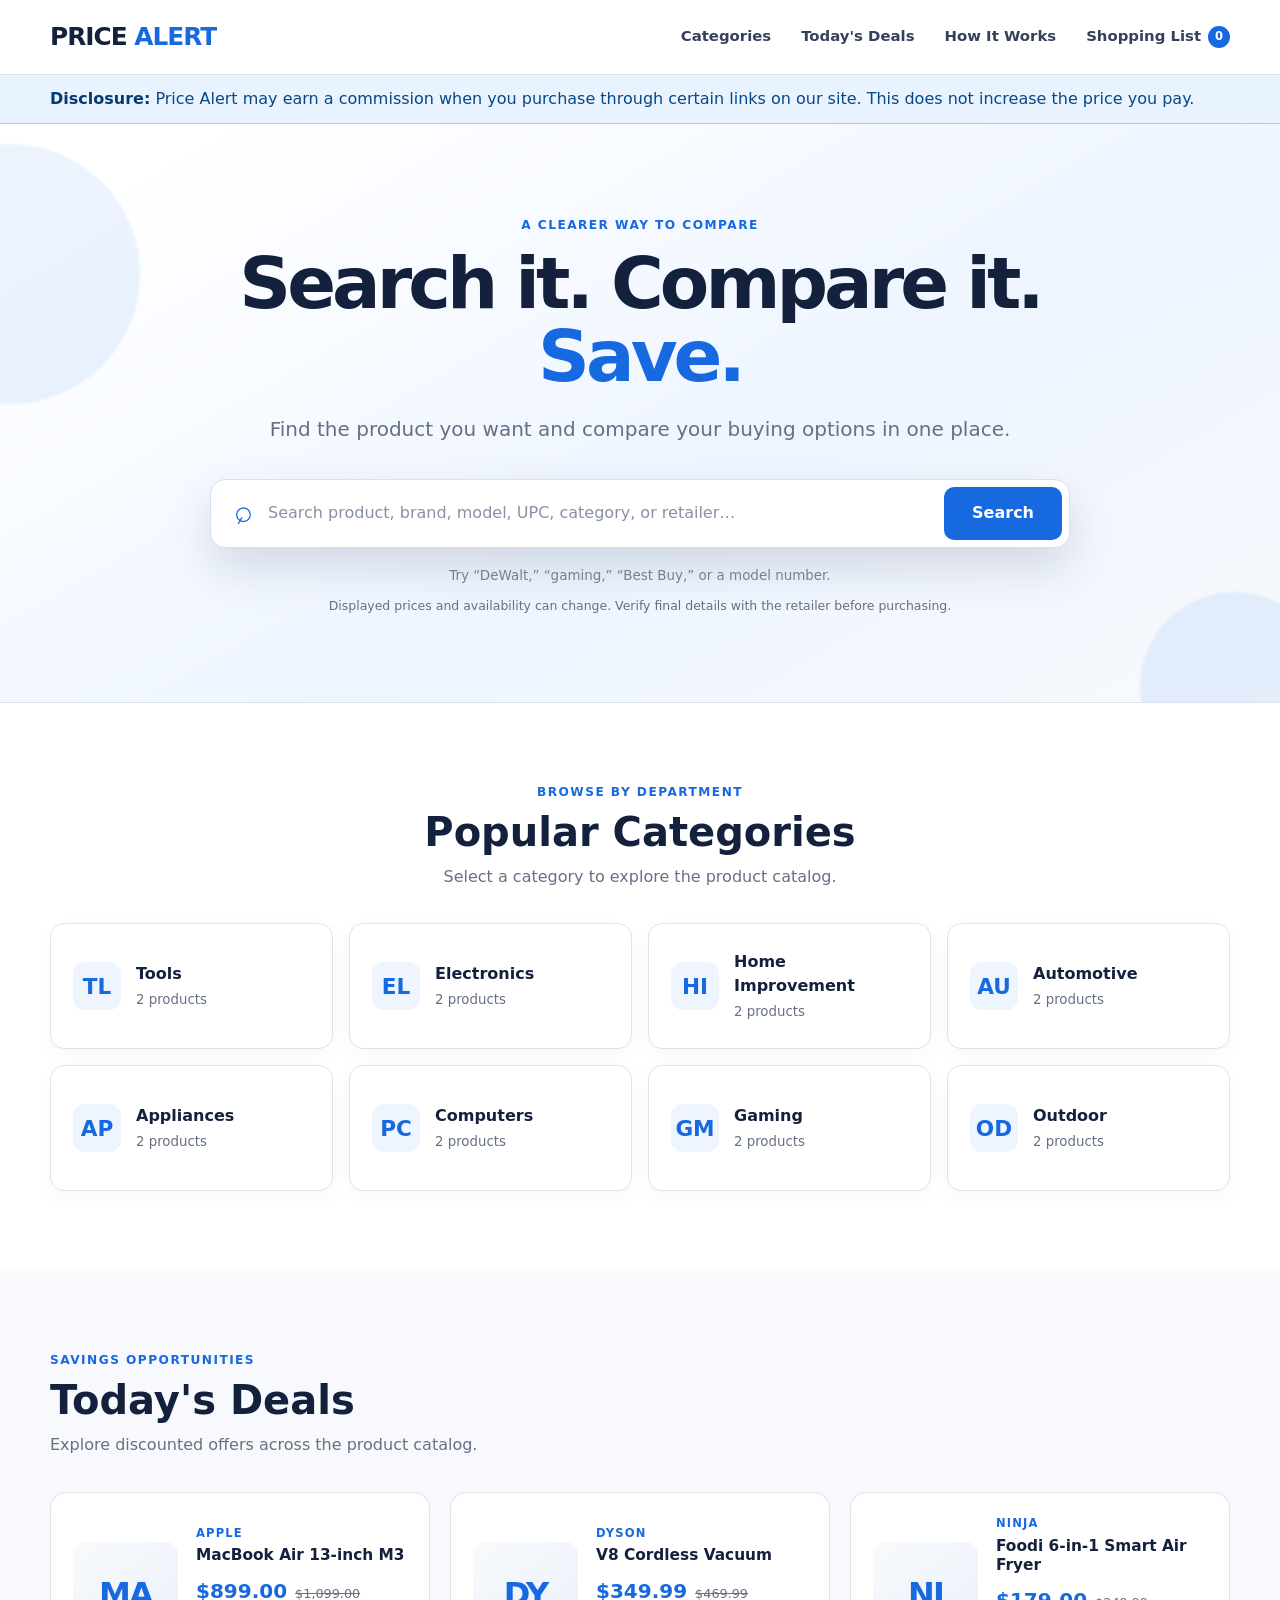
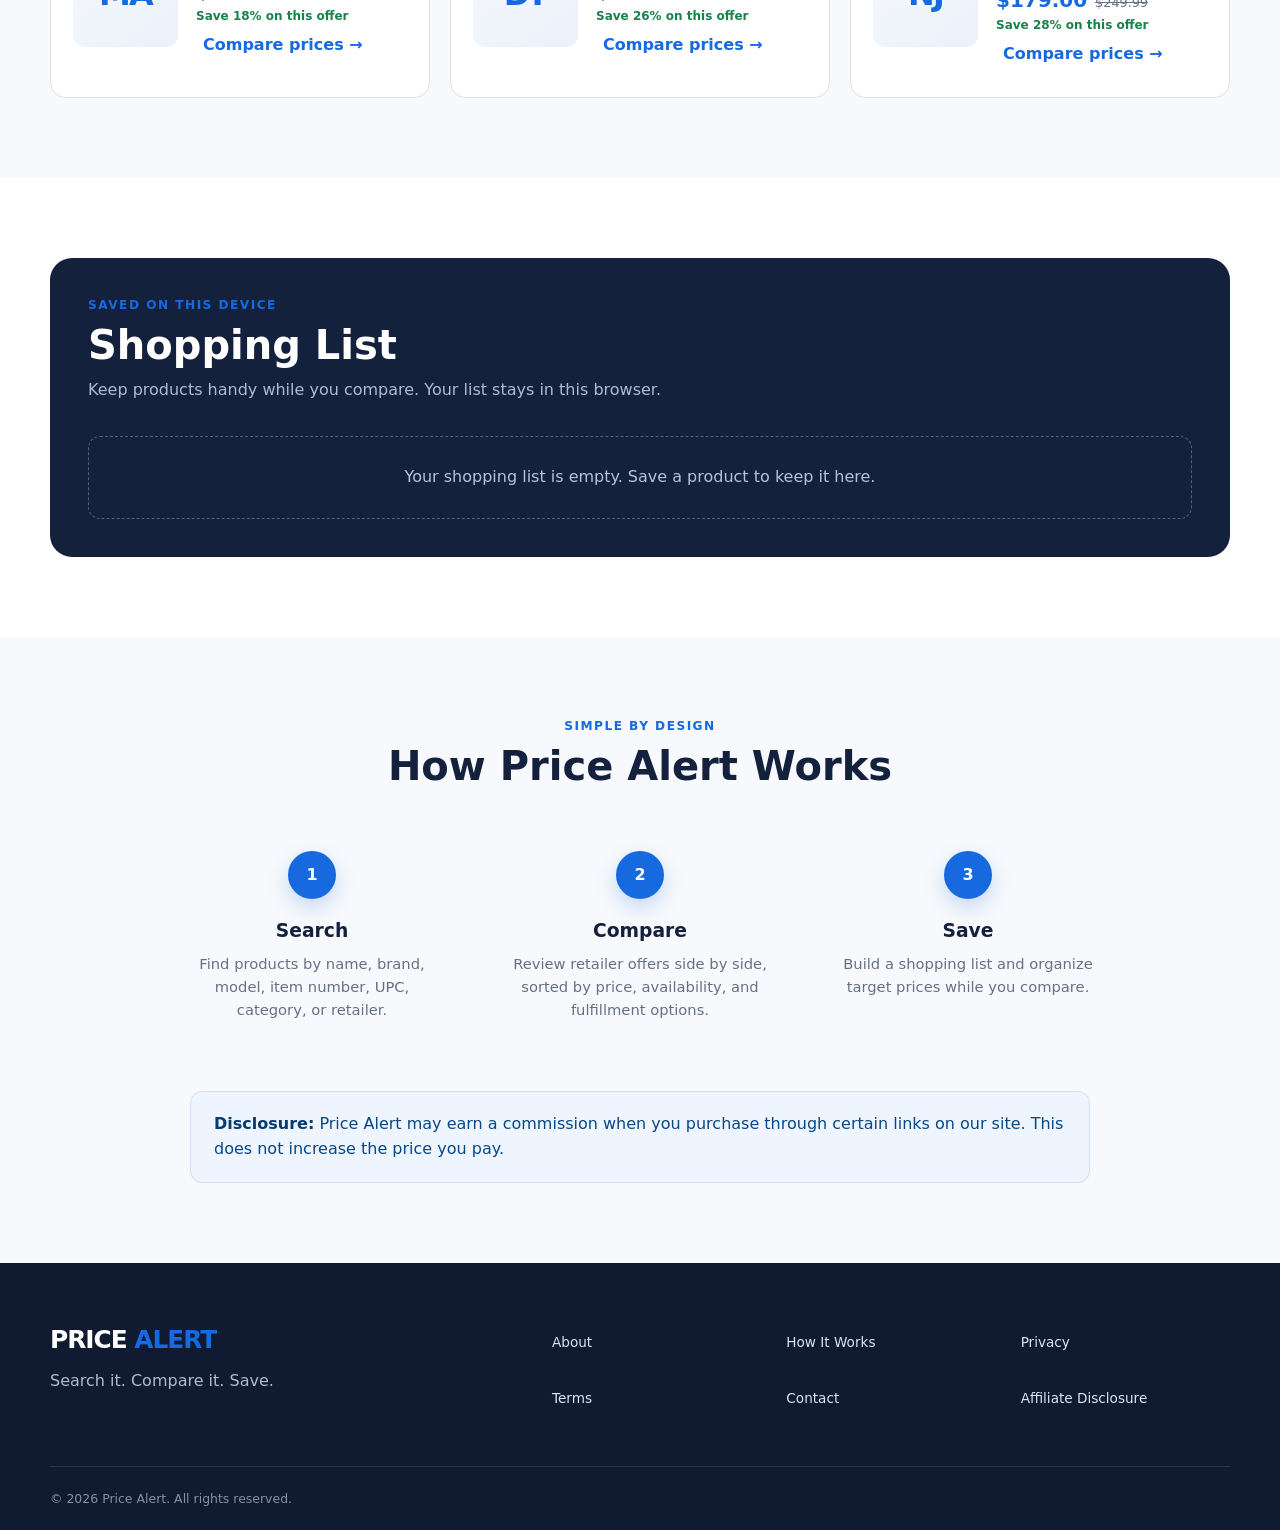
==== commit 48d5d44c: "Add retailer compliance system and SEO site-name updates" ====
--- a/index.html
+++ b/index.html
@@ -35,6 +35,7 @@
         "@id": "https://general-xxx.github.io/price-alert/#website",
         "url": "https://general-xxx.github.io/price-alert/",
         "name": "Price Alert",
+        "alternateName": "Price Alert",
         "description": "A product price-comparison website for searching products, comparing retailer offers, and organizing a shopping list.",
         "publisher": {
           "@id": "https://general-xxx.github.io/price-alert/#organization"
@@ -51,7 +52,7 @@
     ]
   }
   </script>
-  <link rel="stylesheet" href="styles.css?v=20260829-5">
+  <link rel="stylesheet" href="styles.css?v=20260830-2">
 </head>
 <body>
   <!-- Codex write access verified -->
@@ -65,6 +66,10 @@
       </nav>
     </div>
   </header>
+
+  <aside class="affiliate-disclosure-banner" aria-label="Affiliate disclosure">
+    <div class="shell"><p><strong>Disclosure:</strong> Price Alert may earn a commission when you purchase through certain links on our site. This does not increase the price you pay.</p></div>
+  </aside>
 
   <main id="top">
     <section class="hero" aria-labelledby="hero-title">
@@ -142,7 +147,7 @@
           <article class="step"><span>2</span><h3>Compare</h3><p>Review retailer offers side by side, sorted by price, availability, and fulfillment options.</p></article>
           <article class="step"><span>3</span><h3>Save</h3><p>Build a shopping list and organize target prices while you compare.</p></article>
         </div>
-        <div class="disclosure" id="affiliate-disclosure"><strong>Affiliate Disclosure</strong><p>Price Alert may earn a commission when you purchase through certain links on our site. This does not increase the price you pay.</p></div>
+        <div class="disclosure" id="affiliate-disclosure"><p><strong>Disclosure:</strong> Price Alert may earn a commission when you purchase through certain links on our site. This does not increase the price you pay.</p></div>
       </div>
     </section>
   </main>
@@ -161,8 +166,9 @@
   <script src="catalog-importer.js?v=20260829-3"></script>
   <script src="products.js?v=20260829-3"></script>
   <script src="catalog-loader.js?v=20260829-2" data-catalog-url="data/catalog.generated.json"></script>
-  <script src="retailer-links.js?v=20260829-2"></script>
-  <script src="price-alerts.js?v=20260829-4"></script>
-  <script src="app.js?v=20260829-8"></script>
+  <script src="retailer-compliance.js?v=20260830-1"></script>
+  <script src="retailer-links.js?v=20260830-1"></script>
+  <script src="price-alerts.js?v=20260830-1"></script>
+  <script src="app.js?v=20260830-1"></script>
 </body>
 </html>
--- a/styles.css
+++ b/styles.css
@@ -35,6 +35,10 @@
 .split-heading { display: flex; align-items: end; justify-content: space-between; gap: 24px; }
 
 .site-header { background: rgba(255,255,255,.96); border-bottom: 1px solid var(--gray-200); position: sticky; top: 0; z-index: 40; backdrop-filter: blur(12px); }
+.affiliate-disclosure-banner { padding: 12px 0; background: #e9f3ff; border-bottom: 1px solid #a9c9ee; color: #084886; }
+.affiliate-disclosure-banner p { margin: 0; font-size: 1rem; line-height: 1.5; }
+.affiliate-disclosure-banner strong { color: #063b70; }
+.near-link-disclosure { margin: 0; max-width: 18rem; color: #084886; font-size: .875rem; line-height: 1.4; font-weight: 700; }
 .header-inner { min-height: 74px; display: flex; align-items: center; justify-content: space-between; gap: 24px; }
 .logo { text-decoration: none; font-size: 1.55rem; font-weight: 900; letter-spacing: -.04em; white-space: nowrap; }
 .logo span { color: var(--blue); }
@@ -197,8 +201,8 @@
 .step h3 { margin-bottom: 8px; }
 .step p { color: var(--gray-500); font-size: .92rem; }
 .disclosure { max-width: 900px; margin: auto; padding: 20px 23px; background: var(--blue-soft); border: 1px solid #cfe0f8; border-radius: 12px; }
-.disclosure strong { color: var(--blue); }
-.disclosure p { color: #526078; font-size: .85rem; margin-top: 4px; }
+.disclosure strong { color: #063b70; }
+.disclosure p { color: #084886; font-size: 1rem; margin: 0; }
 
 .site-footer { background: #101a30; color: #dce4f2; padding-top: 58px; }
 .footer-grid { display: grid; grid-template-columns: 1fr 1.5fr; gap: 50px; }
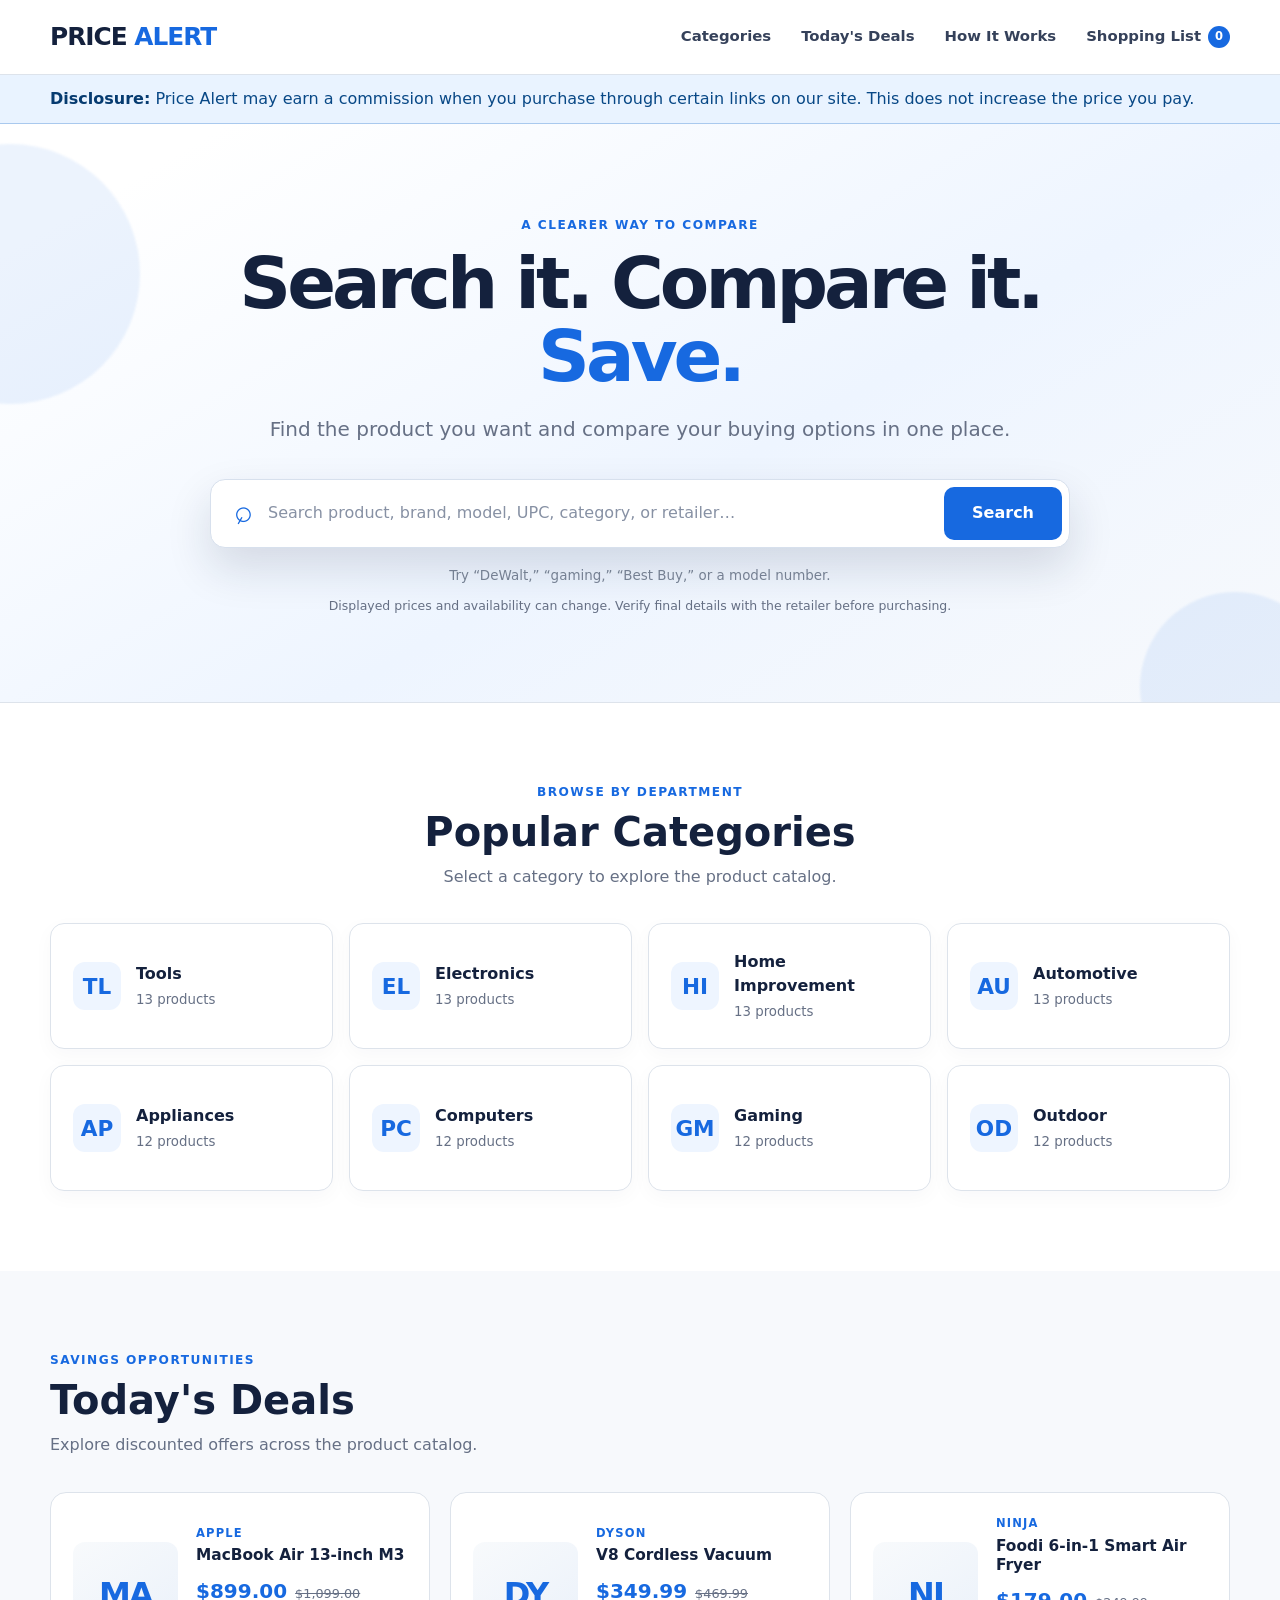
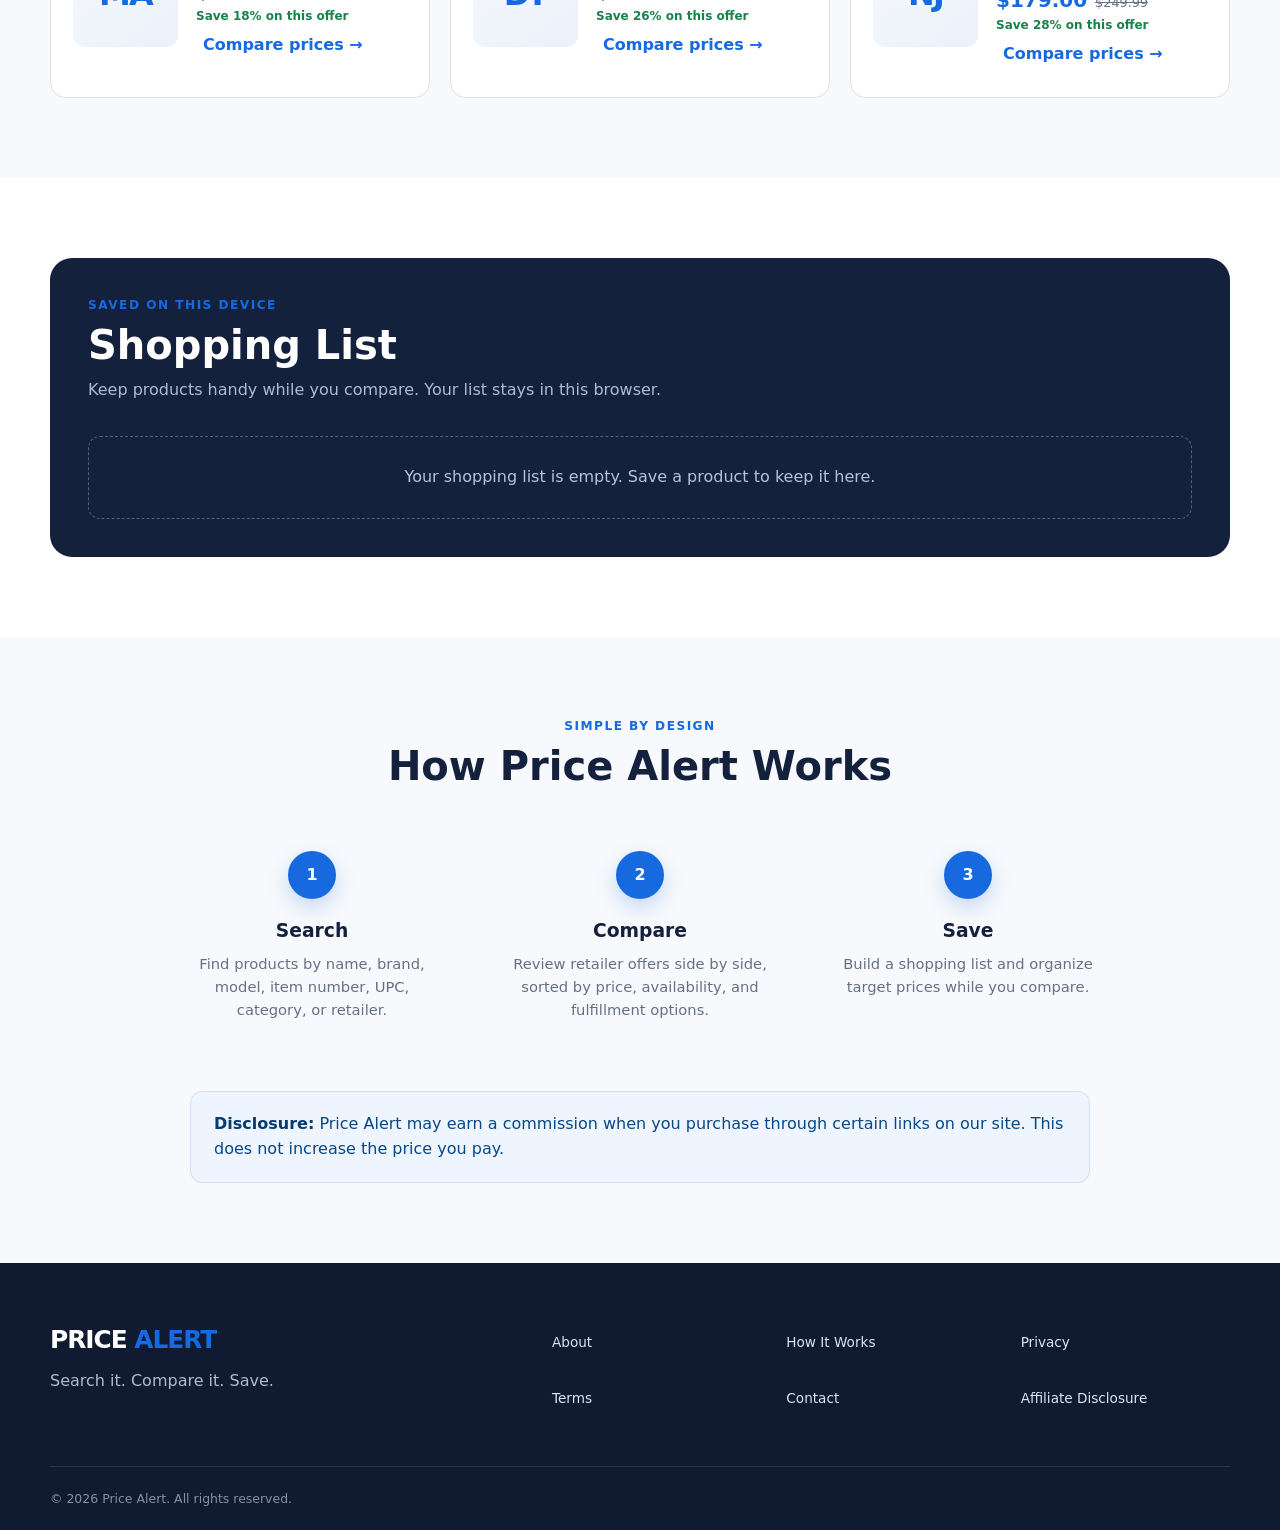
==== commit f97b0d69: "Add retaiExpand catalog to 100 products and add media pipelineler compliance system and SEO site-nam" ====
--- a/index.html
+++ b/index.html
@@ -52,7 +52,7 @@
     ]
   }
   </script>
-  <link rel="stylesheet" href="styles.css?v=20260830-2">
+  <link rel="stylesheet" href="styles.css?v=20260830-3">
 </head>
 <body>
   <!-- Codex write access verified -->
@@ -163,12 +163,13 @@
   <dialog class="info-dialog" id="info-dialog" aria-labelledby="dialog-title"><button class="dialog-close" id="dialog-close" type="button" aria-label="Close">×</button><div id="dialog-content"></div></dialog>
   <div class="toast" id="toast" role="status" aria-live="polite" hidden></div>
   <!-- Keep catalog data ahead of the interface logic; bump versions when either file changes. -->
-  <script src="catalog-importer.js?v=20260829-3"></script>
-  <script src="products.js?v=20260829-3"></script>
-  <script src="catalog-loader.js?v=20260829-2" data-catalog-url="data/catalog.generated.json"></script>
+  <script src="media-resolver.js?v=20260830-2"></script>
+  <script src="catalog-importer.js?v=20260830-1"></script>
+  <script src="products.js?v=20260830-1"></script>
+  <script src="catalog-loader.js?v=20260830-1" data-catalog-url="data/catalog.generated.json"></script>
   <script src="retailer-compliance.js?v=20260830-1"></script>
   <script src="retailer-links.js?v=20260830-1"></script>
   <script src="price-alerts.js?v=20260830-1"></script>
-  <script src="app.js?v=20260830-1"></script>
+  <script src="app.js?v=20260830-3"></script>
 </body>
 </html>
--- a/styles.css
+++ b/styles.css
@@ -39,6 +39,9 @@
 .affiliate-disclosure-banner p { margin: 0; font-size: 1rem; line-height: 1.5; }
 .affiliate-disclosure-banner strong { color: #063b70; }
 .near-link-disclosure { margin: 0; max-width: 18rem; color: #084886; font-size: .875rem; line-height: 1.4; font-weight: 700; }
+.product-gallery { display: flex; flex-wrap: wrap; gap: 8px; margin-top: 10px; }
+.product-gallery a { display: block; width: 72px; height: 56px; border: 1px solid var(--gray-200); border-radius: 8px; overflow: hidden; background: white; }
+.product-gallery img { display: block; width: 100%; height: 100%; object-fit: contain; }
 .header-inner { min-height: 74px; display: flex; align-items: center; justify-content: space-between; gap: 24px; }
 .logo { text-decoration: none; font-size: 1.55rem; font-weight: 900; letter-spacing: -.04em; white-space: nowrap; }
 .logo span { color: var(--blue); }
